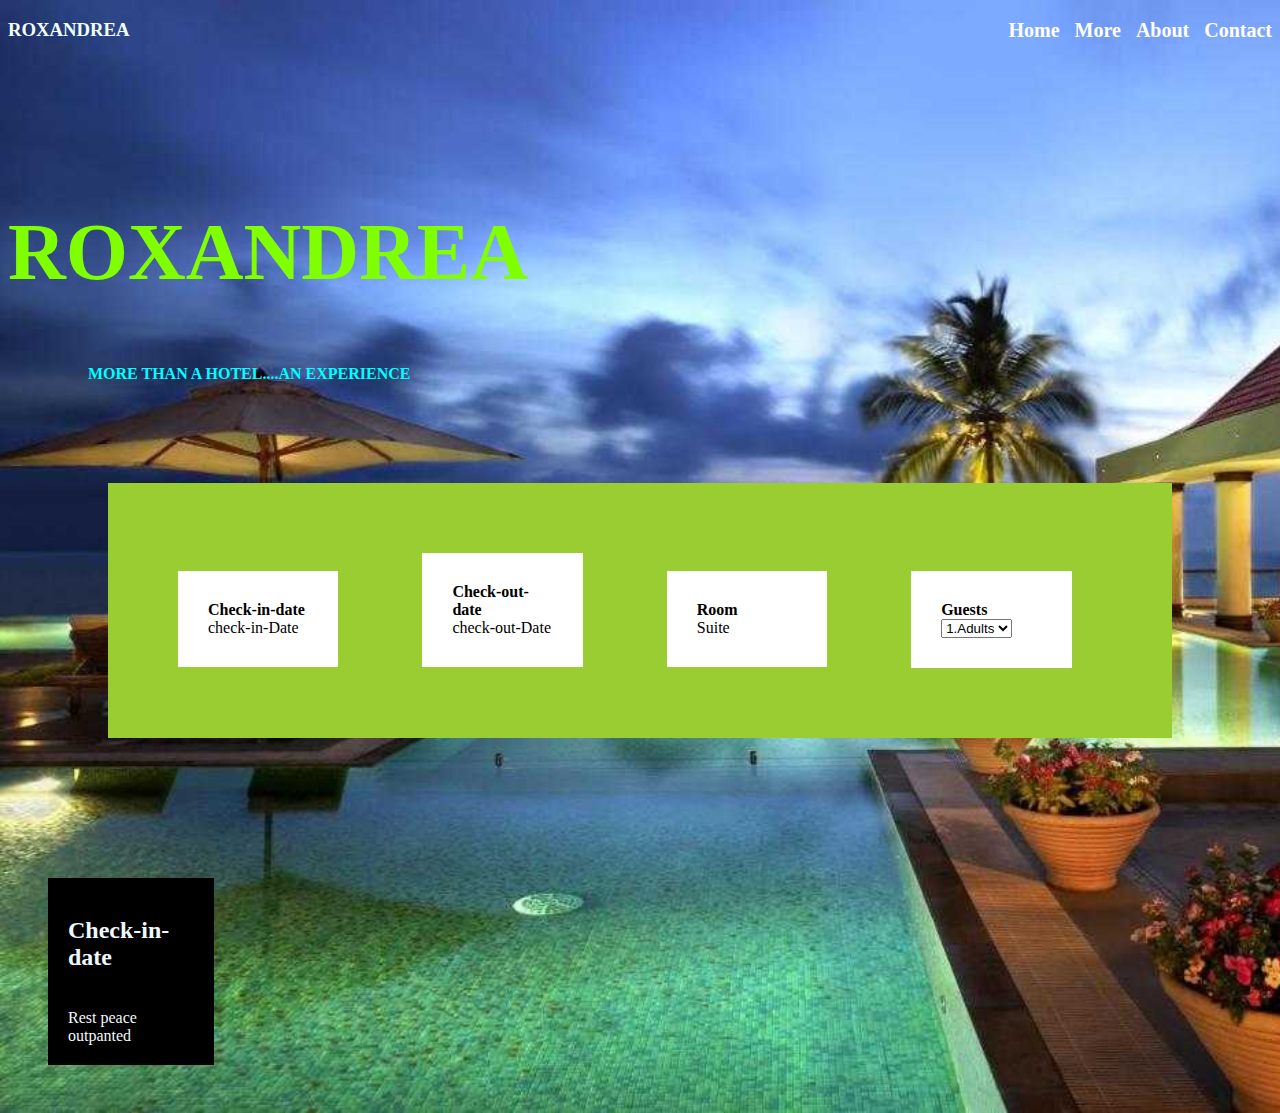
==== index.html @ 585a22c9 "web-page" ====
<!DOCTYPE html>
<html lang="en">
<head>
    <meta charset="UTF-8">
    <meta name="viewport" content="width=device-width, initial-scale=1.0">
    <title>Document</title>
    <link rel="stylesheet" href="./style.css">
</head>
<body>
    <nav>
       
      <b id="contact">Contact </b>
        <b id="about">About</b>
        <b id="more">More</b>
       <b  id="home">Home</b>
    
    
    </nav>
    <h3>ROXANDREA</h3>
    <h2 class="main">ROXANDREA</h2>
    <h4 class="new">MORE THAN A HOTEL....AN EXPERIENCE</h4>
    <div id="form">
       <!-- 1st div -->
    <div class="block">
        <div class="first">
            <b>Check-in-date</b><br>
            check-in-Date
        </div>
    </div>
    <!-- 2nd div -->
    <div class="block">
        <div class="first">
            <b>Check-out-date</b><br>
            check-out-Date
        </div>
    </div>
    <!-- 3rd div -->
    <div class="block">
        <div class="first">
            <b>Room</b><br>
            Suite
        </div>
    </div>
     <!-- 4th div -->
    <div class="block">
        <div class="first">
            <b>Guests</b><br>
            <form >
                <select > 
                    <option >1.Adults</option>
                </select>
            </form>
        </div>
    </div>
    </div>
    <!-- last one -->
    <div class="block1">
        <div class="first1">
            <h2>Check-in-date</h2><br>
            Rest peace outpanted
        </div>
    </div>
    
</body>
</html>
---- style.css ----
body{
    background-image: url(./img.jpg);
    background-size: cover;
    background-repeat: no-repeat;
    
}

h3{
    color: azure;
}
#form{
    background-color: yellowgreen;
    margin: 100px;
    padding: 30px;
    width: 100%px;


}


.main{
    padding-top: 100px;
    font-size: 80px;
    color: chartreuse;
    
}
.new{
    padding-top: 0px;
    padding-left: 40px;
    margin: 40px;
    color: aqua;
}
#home,#about,#contact,#help,#more{
    color: white;
    float: right;
    padding-left: 15px;
    font-size: 20px;

}
new1{
    background-color: goldenrod;
}
.block{
    display: inline-block;
    width: 10%;
    background-color: white;
    margin: 40px;
    padding: 30px;
    
}

.block1{
    display: inline-block;
    width: 10%;
    background-color: black;
    margin: 40px;
    padding: 20px;
    color: aliceblue;

}
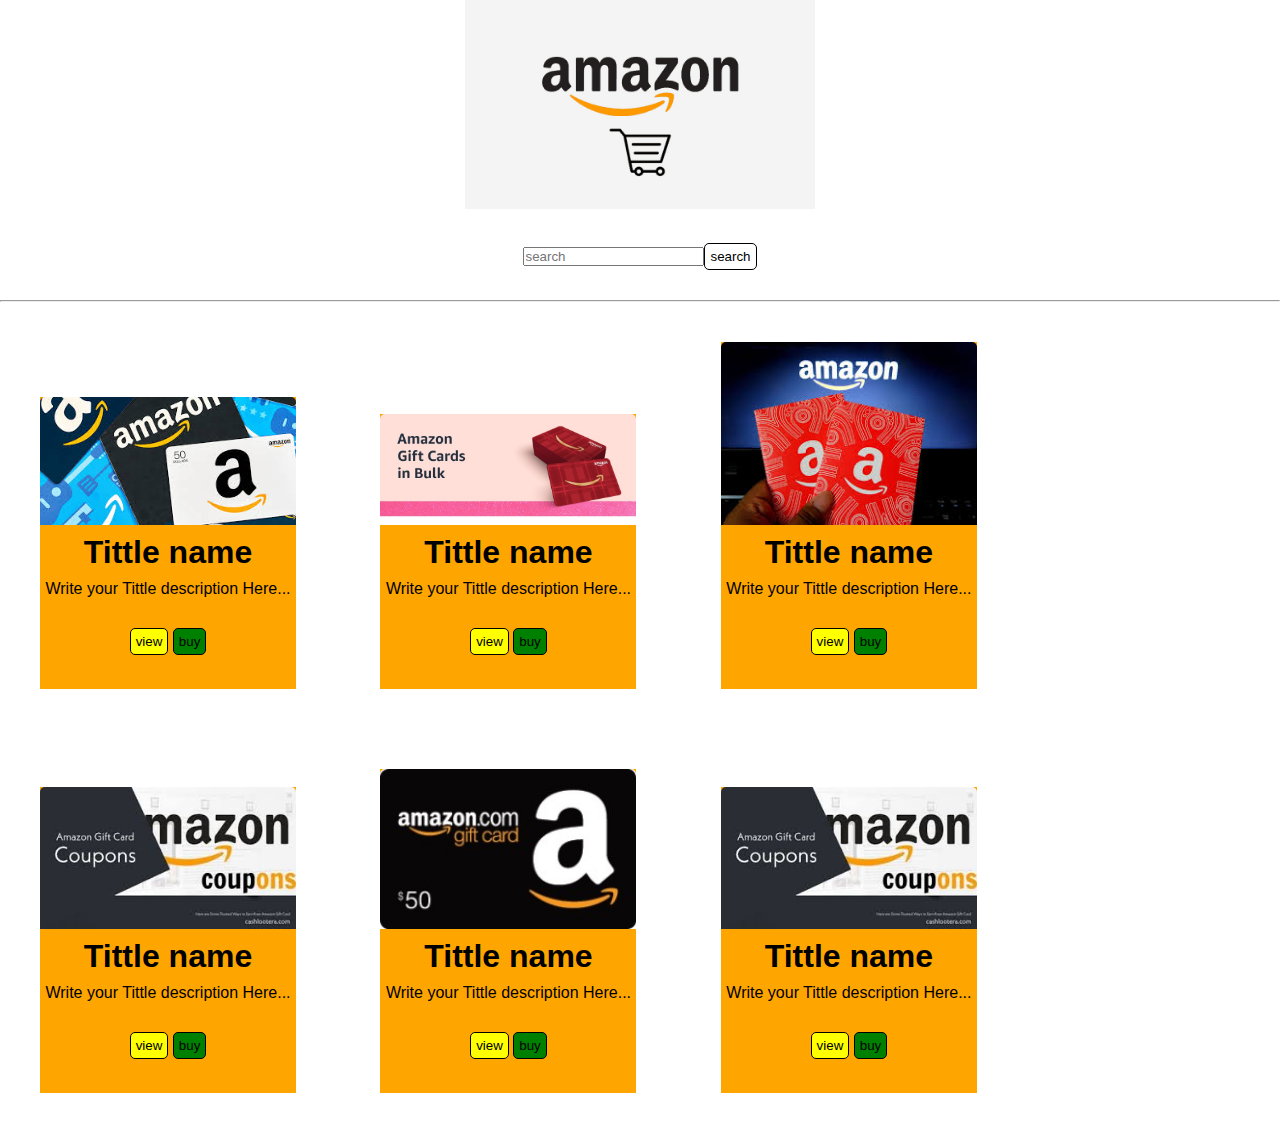
==== commit 217f754e: "cards" ====
--- a/index.html
+++ b/index.html
@@ -7,59 +7,125 @@
     <link rel="stylesheet" href="./style.css">
 </head>
 <body>
-    <nav>
-       
-      <b id="contact">Contact </b>
-        <b id="about">About</b>
-        <b id="more">More</b>
-       <b  id="home">Home</b>
-    
-    
-    </nav>
-    <h3>ROXANDREA</h3>
-    <h2 class="main">ROXANDREA</h2>
-    <h4 class="new">MORE THAN A HOTEL....AN EXPERIENCE</h4>
-    <div id="form">
-       <!-- 1st div -->
-    <div class="block">
-        <div class="first">
-            <b>Check-in-date</b><br>
-            check-in-Date
+    <center><img src="./amazon.jpg" width="350">
+    <form>
+        <input type="search" placeholder="search"><button>search</button>
+    </form>
+    </center><hr>
+    <div class="cards">
+        <div class="image">
+            <img src="./img1.jpeg" >
+
         </div>
+        <div class="title">
+            <h1>Tittle name</h1>
+
+        </div>
+        <div class="des">
+            <p>Write your Tittle description Here...</p>
+            <button style="background-color: yellow;">view</button>
+            <button style="background-color: green;">buy</button>
+
+        </div>
+
     </div>
-    <!-- 2nd div -->
-    <div class="block">
-        <div class="first">
-            <b>Check-out-date</b><br>
-            check-out-Date
+
+
+    <!-- cards2 -->
+    <div class="cards">
+        <div class="image">
+            <img src="./img2.jpg" >
+
         </div>
+        <div class="title">
+            <h1>Tittle name</h1>
+
+        </div>
+        <div class="des">
+            <p>Write your Tittle description Here...</p>
+            <button style="background-color: yellow;">view</button>
+            <button style="background-color: green;">buy</button>
+
+        </div>
+
     </div>
-    <!-- 3rd div -->
-    <div class="block">
-        <div class="first">
-            <b>Room</b><br>
-            Suite
+
+      <!-- card3 -->
+      <div class="cards">
+        <div class="image">
+            <img src="./img3.jpeg" >
+
         </div>
+        <div class="title">
+            <h1>Tittle name</h1>
+
+        </div>
+        <div class="des">
+            <p>Write your Tittle description Here...</p>
+            <button style="background-color: yellow;">view</button>
+            <button style="background-color: green;">buy</button>
+
+        </div>
+
     </div>
-     <!-- 4th div -->
-    <div class="block">
-        <div class="first">
-            <b>Guests</b><br>
-            <form >
-                <select > 
-                    <option >1.Adults</option>
-                </select>
-            </form>
+
+      <!-- card4 -->
+      <div class="cards">
+        <div class="image">
+            <img src="./img6.jpeg" >
+
         </div>
+        <div class="title">
+            <h1>Tittle name</h1>
+
+        </div>
+        <div class="des">
+            <p>Write your Tittle description Here...</p>
+            <button style="background-color: yellow;">view</button>
+            <button style="background-color: green;">buy</button>
+
+        </div>
+
     </div>
+
+
+      <!-- card5 -->
+      <div class="cards">
+        <div class="image">
+            <img src="./img5.jpg" >
+
+        </div>
+        <div class="title">
+            <h1>Tittle name</h1>
+
+        </div>
+        <div class="des">
+            <p>Write your Tittle description Here...</p>
+            <button style="background-color: yellow;">view</button>
+            <button style="background-color: green;">buy</button>
+
+        </div>
+
     </div>
-    <!-- last one -->
-    <div class="block1">
-        <div class="first1">
-            <h2>Check-in-date</h2><br>
-            Rest peace outpanted
+
+
+      <!-- card6 -->
+      <div class="cards">
+        <div class="image">
+            <img src="./img6.jpeg" >
+
         </div>
+        <div class="title">
+            <h1>Tittle name</h1>
+
+        </div>
+        <div class="des">
+            <p>Write your Tittle description Here...</p>
+            <button style="background-color: yellow;">view</button>
+            <button style="background-color: green;">buy</button>
+
+        </div>
+
     </div>
-    
 </body>
 </html>--- a/style.css
+++ b/style.css
@@ -1,61 +1,40 @@
+*{
+    margin: 0px;
+    padding: 0px;
+}
 body{
-    background-image: url(./img.jpg);
-    background-size: cover;
-    background-repeat: no-repeat;
+    font-family: Arial;
+}
+.cards{
     
+    display: inline-block;
+    width: 20%;
+    background-color: orange;
+    margin: 40px;
 }
-
-h3{
-    color: azure;
+.image img{
+    width: 100%;
+    border-top-right-radius: 5px;
+    border-top-left-radius: 5px;
 }
-#form{
-    background-color: yellowgreen;
-    margin: 100px;
-    padding: 30px;
-    width: 100%px;
-
-
+.title{
+    text-align: center;
+    padding: 5px;
 }
-
-
-.main{
-    padding-top: 100px;
-    font-size: 80px;
-    color: chartreuse;
-    
+.des{
+    text-align: center;
+    padding: 4px;
 }
-.new{
-    padding-top: 0px;
-    padding-left: 40px;
-    margin: 40px;
-    color: aqua;
+button{
+    margin-top: 30px;
+    margin-bottom: 30px;
+    background-color: white;
+    border: 1px solid black;
+    padding: 5px;
+    border-radius: 5px;
 }
-#home,#about,#contact,#help,#more{
-    color: white;
-    float: right;
-    padding-left: 15px;
-    font-size: 20px;
-
-}
-new1{
-    background-color: goldenrod;
-}
-.block{
-    display: inline-block;
-    width: 10%;
-    background-color: white;
-    margin: 40px;
-    padding: 30px;
-    
-}
-
-.block1{
-    display: inline-block;
-    width: 10%;
+button:hover{
     background-color: black;
-    margin: 40px;
-    padding: 20px;
-    color: aliceblue;
-
-}
-
+    color: red;
+    transition: 0.1s;
+}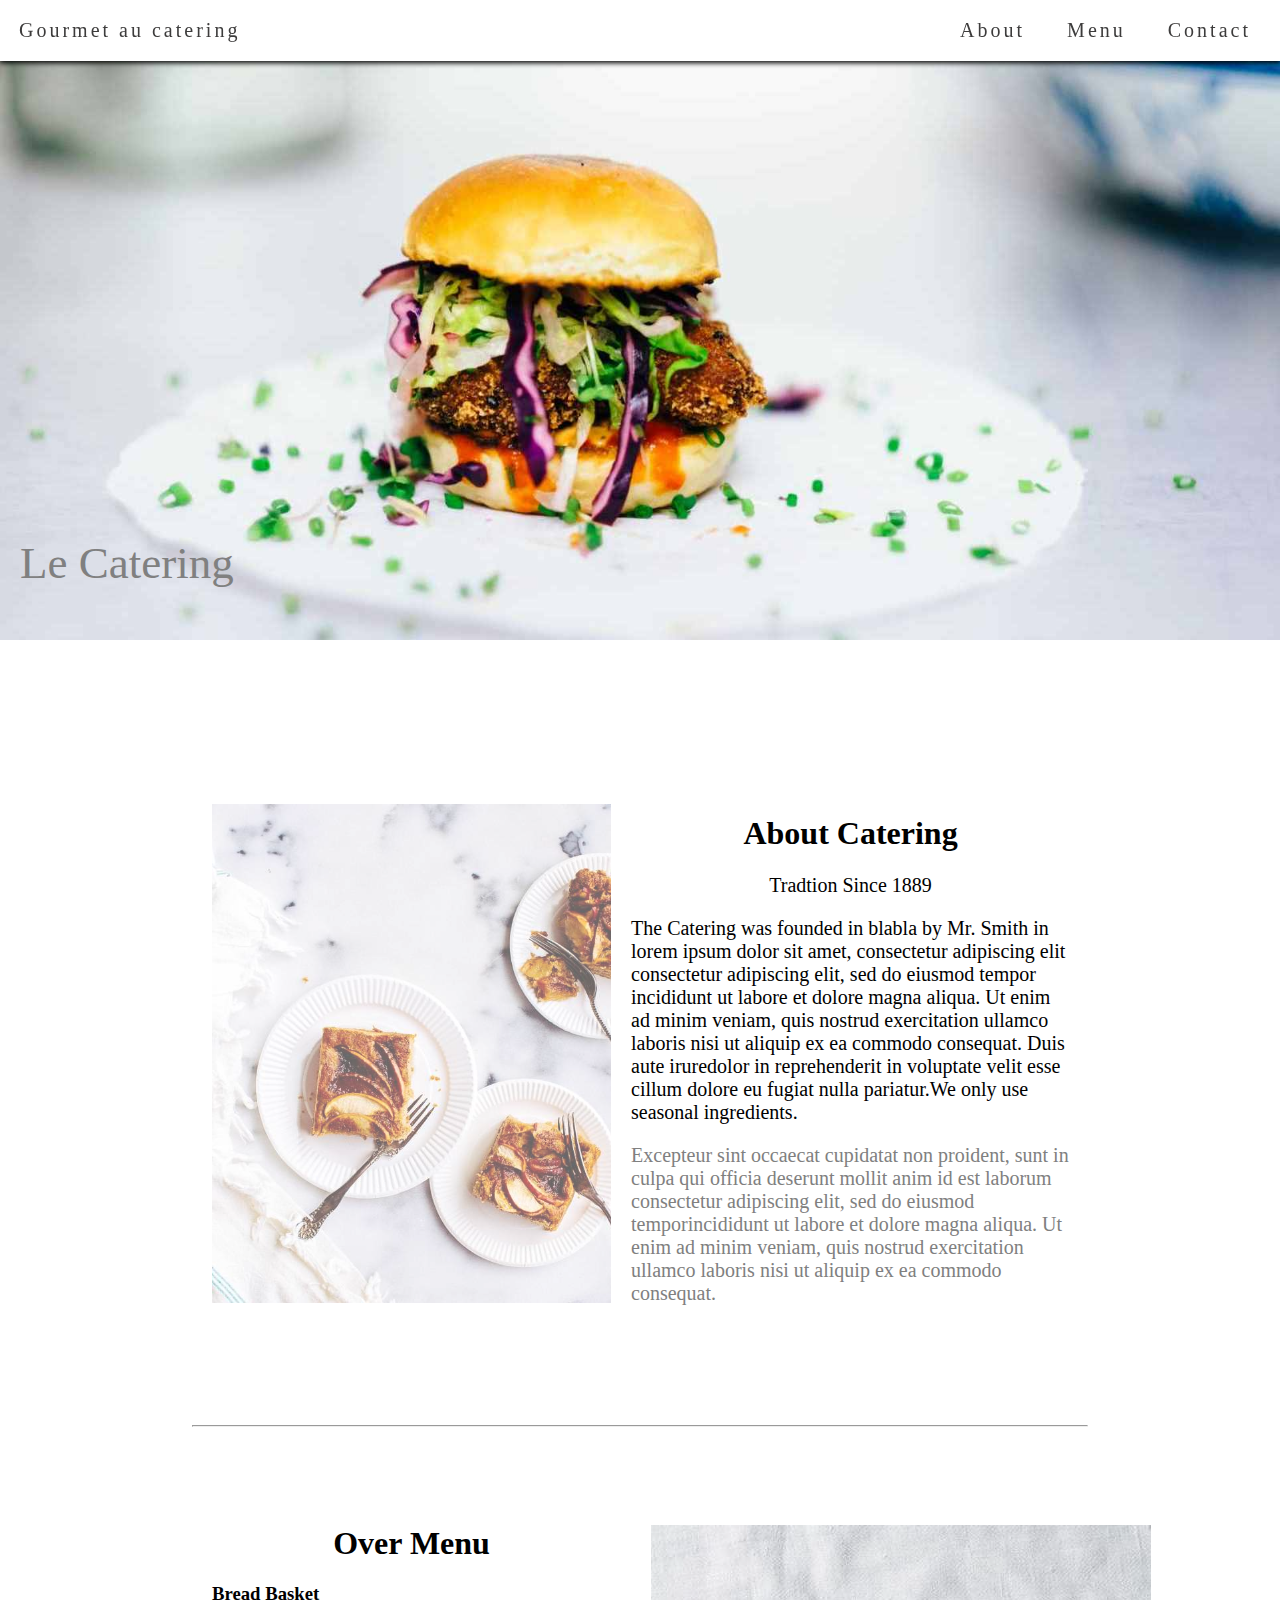
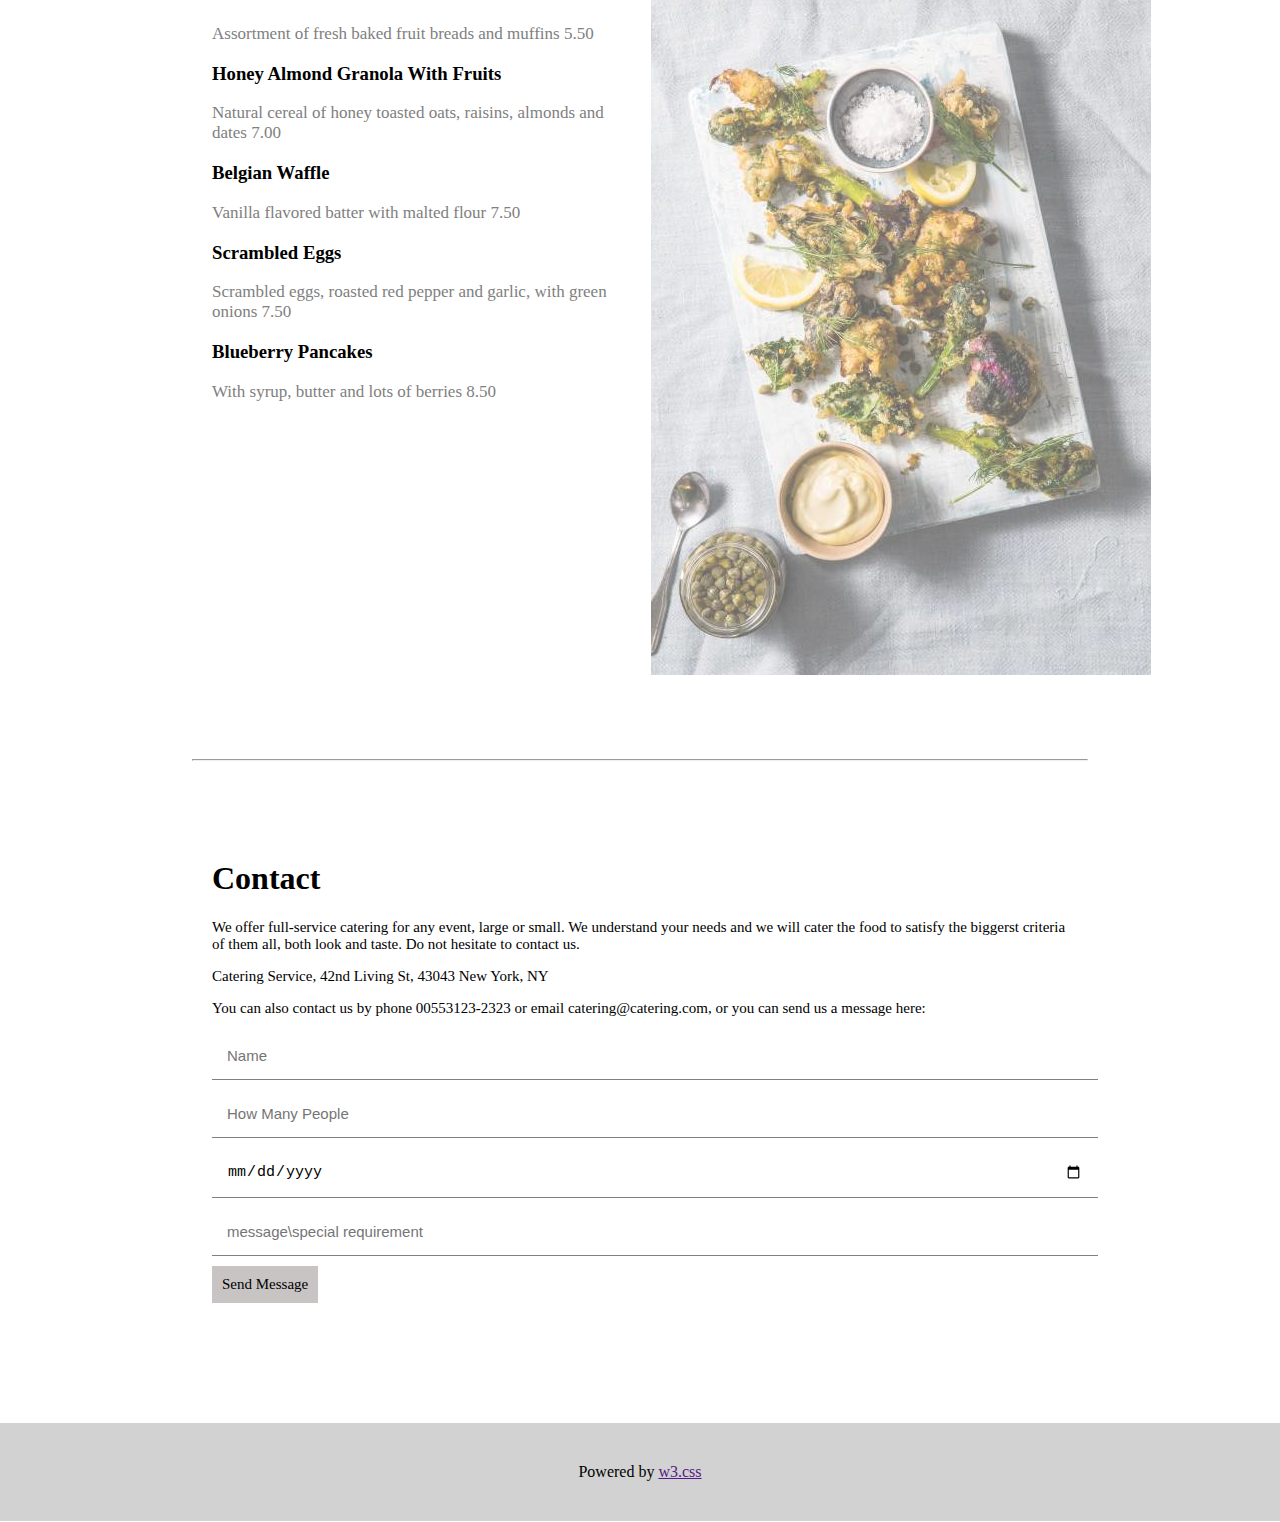
==== commit b6460480: "catering" ====
--- a/index.html
+++ b/index.html
@@ -4,128 +4,75 @@
     <meta charset="UTF-8">
     <meta name="viewport" content="width=device-width, initial-scale=1.0">
     <title>Document</title>
-    <link rel="stylesheet" href="./style.css">
+    <link rel="stylesheet" href="./pro1.css">
 </head>
 <body>
-    <center><img src="./amazon.jpg" width="350">
-    <form>
-        <input type="search" placeholder="search"><button>search</button>
-    </form>
-    </center><hr>
-    <div class="cards">
-        <div class="image">
-            <img src="./img1.jpeg" >
-
+    <div id="top-nav">
+        <a href="#home-section">Gourmet au catering</a>
+        <div id="top-nav-right">
+            <a href="#about-section">About</a>
+            <a href="#menu-section">Menu</a>
+            <a href="#contact-section">Contact</a>
         </div>
-        <div class="title">
-            <h1>Tittle name</h1>
-
+    </div>
+    <div id="home-section">
+        <img src="./img1.jpg" width="100%" alt="">
+        <p>Le Catering</p>
+    </div>
+    <div id="section-container">
+        <div id="about-section">
+            <div id="img-container">
+                <img src="./img2.jpg" width="100%" alt="">
+            </div>
+            <div id="text-container1">
+                <h1 style="text-align: center; margin-top: opx ;">About Catering</h1>
+                <p style="text-align: center;">Tradtion Since 1889</p>
+                <p>The Catering was founded in blabla by Mr. Smith in lorem ipsum dolor sit amet, 
+     consectetur adipiscing elit consectetur adipiscing elit, sed do eiusmod tempor incididunt 
+    ut labore et dolore magna aliqua. Ut enim ad minim veniam, quis nostrud exercitation ullamco laboris nisi 
+     ut aliquip ex ea commodo consequat. Duis aute iruredolor in reprehenderit in voluptate velit esse cillum dolore eu fugiat nulla pariatur.We only use seasonal ingredients.</p>
+     <p id="grey">Excepteur sint occaecat cupidatat non proident, sunt in culpa qui officia deserunt mollit anim id est laborum consectetur 
+        adipiscing elit, sed do eiusmod temporincididunt ut labore et dolore magna aliqua. Ut enim ad minim veniam, quis nostrud exercitation 
+        ullamco laboris nisi ut aliquip ex ea commodo consequat.</p>
+            </div>
         </div>
-        <div class="des">
-            <p>Write your Tittle description Here...</p>
-            <button style="background-color: yellow;">view</button>
-            <button style="background-color: green;">buy</button>
-
+        <hr>
+        <div id="menu-section">
+            <div id="text-container2">
+                <h1 style="margin-top: 0px; text-align: center;">Over Menu</h1>
+                <h3>Bread Basket</h3>
+                <p>Assortment of fresh baked fruit breads and muffins 5.50</p>
+                <h3>Honey Almond Granola With Fruits</h3>
+                <p>Natural cereal of honey toasted oats, raisins, almonds and dates 7.00</p>
+                <h3>Belgian Waffle</h3>
+                <p>Vanilla flavored batter with malted flour 7.50</p>
+                <h3>Scrambled Eggs</h3>
+                <p>Scrambled eggs, roasted red pepper and garlic, with green onions 7.50</p>
+                <h3>Blueberry Pancakes</h3>
+                <p>With syrup, butter and lots of berries 8.50</p>
+            </div>
+            <div id="img-container2">
+                <img src="./img3.jpg" >
+            </div>
         </div>
-
+        <hr>
+        <div id="contact-section">
+            <h1>Contact</h1>
+            <p>We offer full-service catering for any event, large or small. We understand your needs and we will cater the food to satisfy the biggerst criteria of 
+                them all, both look and taste. Do not hesitate to contact us.</p>
+                <p>Catering Service, 42nd Living St, 43043 New York, NY</p>
+                <p>You can also contact us by phone 00553123-2323 or email catering@catering.com, or you can send us a message here: </p>
+                <form action="">
+                    <input type="text" placeholder="Name">
+                    <input type="text" placeholder="How Many People">
+                    <input type="date">
+                    <input type="text" placeholder="message\special requirement">
+                    <button>Send Message</button>
+                </form>
+        </div>
     </div>
-
-
-    <!-- cards2 -->
-    <div class="cards">
-        <div class="image">
-            <img src="./img2.jpg" >
-
-        </div>
-        <div class="title">
-            <h1>Tittle name</h1>
-
-        </div>
-        <div class="des">
-            <p>Write your Tittle description Here...</p>
-            <button style="background-color: yellow;">view</button>
-            <button style="background-color: green;">buy</button>
-
-        </div>
-
-    </div>
-
-      <!-- card3 -->
-      <div class="cards">
-        <div class="image">
-            <img src="./img3.jpeg" >
-
-        </div>
-        <div class="title">
-            <h1>Tittle name</h1>
-
-        </div>
-        <div class="des">
-            <p>Write your Tittle description Here...</p>
-            <button style="background-color: yellow;">view</button>
-            <button style="background-color: green;">buy</button>
-
-        </div>
-
-    </div>
-
-      <!-- card4 -->
-      <div class="cards">
-        <div class="image">
-            <img src="./img6.jpeg" >
-
-        </div>
-        <div class="title">
-            <h1>Tittle name</h1>
-
-        </div>
-        <div class="des">
-            <p>Write your Tittle description Here...</p>
-            <button style="background-color: yellow;">view</button>
-            <button style="background-color: green;">buy</button>
-
-        </div>
-
-    </div>
-
-
-      <!-- card5 -->
-      <div class="cards">
-        <div class="image">
-            <img src="./img5.jpg" >
-
-        </div>
-        <div class="title">
-            <h1>Tittle name</h1>
-
-        </div>
-        <div class="des">
-            <p>Write your Tittle description Here...</p>
-            <button style="background-color: yellow;">view</button>
-            <button style="background-color: green;">buy</button>
-
-        </div>
-
-    </div>
-
-
-      <!-- card6 -->
-      <div class="cards">
-        <div class="image">
-            <img src="./img6.jpeg" >
-
-        </div>
-        <div class="title">
-            <h1>Tittle name</h1>
-
-        </div>
-        <div class="des">
-            <p>Write your Tittle description Here...</p>
-            <button style="background-color: yellow;">view</button>
-            <button style="background-color: green;">buy</button>
-
-        </div>
-
+    <div id="fotter">
+        Powered by <a href="">w3.css</a>
     </div>
 </body>
 </html>--- a/pro1.css
+++ b/pro1.css
@@ -0,0 +1,129 @@
+body{
+    margin: 0;
+    padding: 0;
+}
+#top-nav {
+    position: fixed;
+    top: 0;
+    left: 0;
+    z-index: 1;
+    background-color: white;
+    width: 100%;
+    box-shadow: 0px 2px 5px black;
+    
+}
+#top-nav a{
+    text-decoration: none;
+    color: rgb(61, 60, 60);
+    font-size: 20px;
+    display: inline-block;
+    margin: 13px;
+    padding: 6px;
+    letter-spacing: 3px;
+
+}
+#top-nav-right{
+    float: right;
+    margin-right: 10px;
+}
+#home-section{
+    position: relative;
+    margin-bottom: 80px;
+}
+#home-section p{
+    position: absolute;
+    bottom: 10px;
+    left: 20px;
+    font-size: 45px;
+    color: grey;
+}
+#section-container{
+    width: 70%;
+    margin: auto;
+}
+#about-section p{
+    font-size: 20px;
+
+}
+#img-container{
+    width: 49%;
+    float: left;
+    box-sizing: border-box;
+    padding: 10px 20px;
+
+}
+#img-container img{
+    opacity: 0.6;
+}
+#text-container1{
+    box-sizing: border-box;
+    width: 49%;
+    float: left;
+}
+#grey{
+    color: grey;
+}
+#about-section::after {
+    content: "";
+    display: table;
+    clear: both;
+}
+#about-section{
+    padding-top: 70px;
+    margin-bottom: 100px;
+}
+#menu-section{
+    padding-top: 80px;
+    margin-bottom: 70px;
+}
+#menu-section::after{
+    content: "";
+    display: table;
+    clear: both;
+}
+#text-container2{
+    box-sizing: border-box;
+    padding: 10px 20px;
+    width: 49%;
+    float: left;
+}
+#text-container2 p{
+    color: grey;
+    font-size: 17px;
+}
+#img-container2{
+    box-sizing: border-box;
+    padding: 10px 20px;
+    width: 49%;
+    float: left;    
+}
+#img-container2 img{
+    opacity: 0.6;
+}
+#contact-section{
+    padding: 70px 20px;
+    margin-bottom: 50px;
+}
+#contact-section p{
+    font-size: 15px;
+}
+#contact-section input[type="text"], #contact-section input[type="date"]{
+    width: 100%;
+    border: none;
+    border-bottom: 1px solid grey;
+    font-size: 15px;
+    padding: 15px;
+    margin-bottom: 10px;
+}
+button{
+    border: none;
+    background-color: rgb(200, 196, 196);
+    font-family: serif;
+    font-size: 15px;
+    padding: 10px;
+}
+#fotter{
+    padding: 40px;
+    background-color: rgba(128, 128, 128, 0.358);
+    text-align: center;
+}
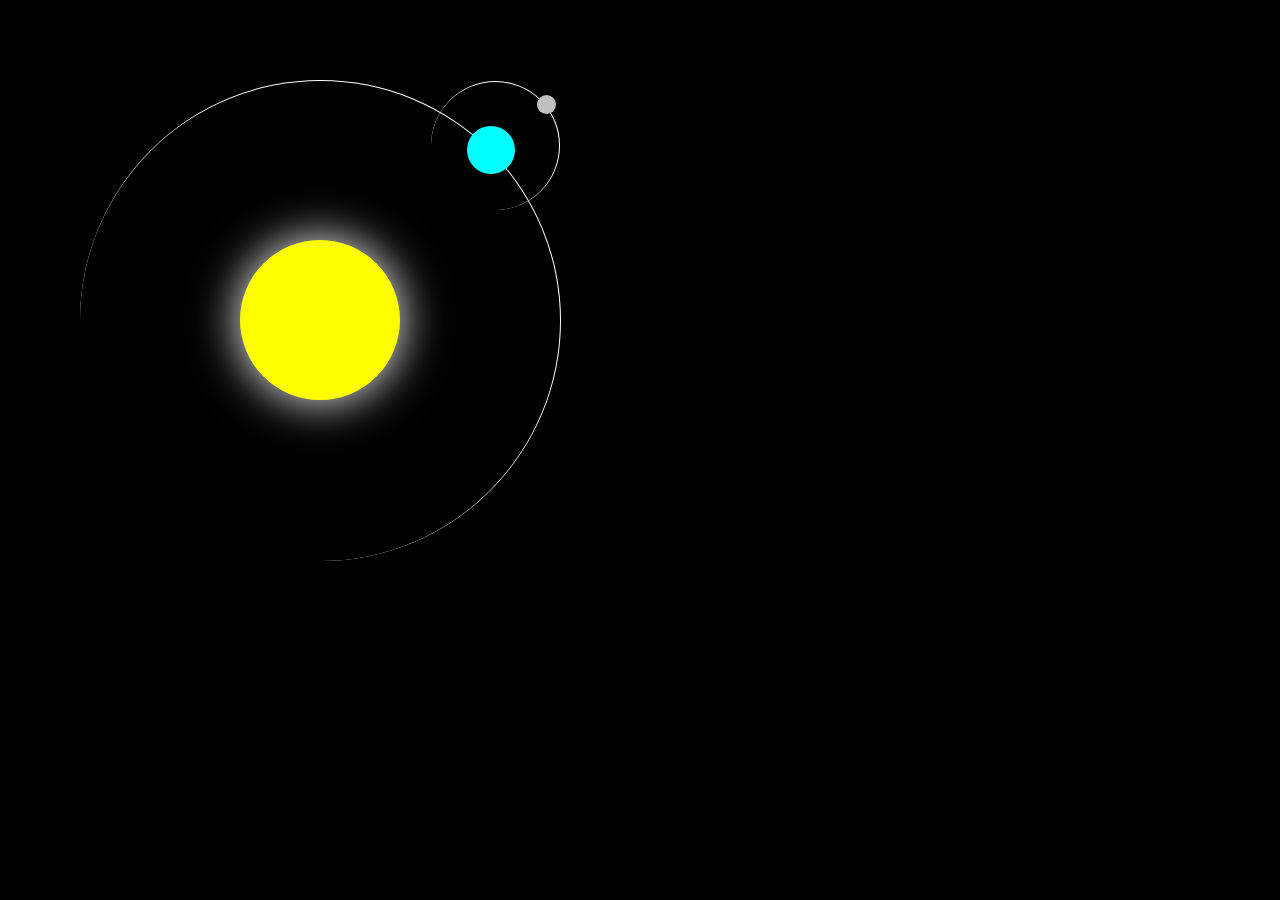
==== commit 287d521e: "solar-system" ====
--- a/index.html
+++ b/index.html
@@ -3,76 +3,87 @@
 <head>
     <meta charset="UTF-8">
     <meta name="viewport" content="width=device-width, initial-scale=1.0">
-    <title>Document</title>
-    <link rel="stylesheet" href="./pro1.css">
+    <title>Solar System</title>
 </head>
+<style>
+    body{
+        margin: 0;
+        height: 100vh;
+        display: flex;
+        align-items: center;
+        justify-content: center;
+        background-color: black;
+        overflow: hidden;
+        
+    }
+    .container{
+        font-size: 10px;
+        width: 40em;
+        height: 40em;
+        position: relative;
+    }
+    .sun{
+        position: absolute;
+        top: 15em;
+        left: 15em;
+        width: 10em;
+        height: 10em;
+        background-color: yellow;
+        border-radius: 50%;
+        box-shadow: 0 0 3em white;
+    }
+    .earth,.moon{
+        position: absolute;
+        border-style: solid;
+        border-color: white;
+        border-width: 0.1em 0.1em 0 0;
+        border-radius: 50%;
+    }
+    .earth{
+        top: 5em;
+        left: 5em;
+        width: 30em;
+        height: 30em;
+        animation: orbit 36.5s linear;
+    }
+    .moon{
+        top: 0;
+        right: 0;
+        width: 8em;
+        height: 8em;
+        animation: orbit 2.7s linear infinite;
+    }
+    .earth::before,
+    .moon::before{
+        content: '';
+        position: absolute;
+        border-radius: 50%;
+    }
+    .earth::before{
+        top: 2.8em;
+        right: 2.8em;
+        width: 3em;
+        height: 3em;
+        background-color: aqua;
+    }
+    .moon::before{
+        top: 0.8em;
+        right: 0.2em;
+        width: 1.2em;
+        height: 1.2em;
+        background-color: silver;
+    }
+    @keyframes orbit{
+        to{
+            transform: rotate(360deg);
+        }
+    }
+</style>
 <body>
-    <div id="top-nav">
-        <a href="#home-section">Gourmet au catering</a>
-        <div id="top-nav-right">
-            <a href="#about-section">About</a>
-            <a href="#menu-section">Menu</a>
-            <a href="#contact-section">Contact</a>
-        </div>
-    </div>
-    <div id="home-section">
-        <img src="./img1.jpg" width="100%" alt="">
-        <p>Le Catering</p>
-    </div>
-    <div id="section-container">
-        <div id="about-section">
-            <div id="img-container">
-                <img src="./img2.jpg" width="100%" alt="">
-            </div>
-            <div id="text-container1">
-                <h1 style="text-align: center; margin-top: opx ;">About Catering</h1>
-                <p style="text-align: center;">Tradtion Since 1889</p>
-                <p>The Catering was founded in blabla by Mr. Smith in lorem ipsum dolor sit amet, 
-     consectetur adipiscing elit consectetur adipiscing elit, sed do eiusmod tempor incididunt 
-    ut labore et dolore magna aliqua. Ut enim ad minim veniam, quis nostrud exercitation ullamco laboris nisi 
-     ut aliquip ex ea commodo consequat. Duis aute iruredolor in reprehenderit in voluptate velit esse cillum dolore eu fugiat nulla pariatur.We only use seasonal ingredients.</p>
-     <p id="grey">Excepteur sint occaecat cupidatat non proident, sunt in culpa qui officia deserunt mollit anim id est laborum consectetur 
-        adipiscing elit, sed do eiusmod temporincididunt ut labore et dolore magna aliqua. Ut enim ad minim veniam, quis nostrud exercitation 
-        ullamco laboris nisi ut aliquip ex ea commodo consequat.</p>
-            </div>
-        </div>
-        <hr>
-        <div id="menu-section">
-            <div id="text-container2">
-                <h1 style="margin-top: 0px; text-align: center;">Over Menu</h1>
-                <h3>Bread Basket</h3>
-                <p>Assortment of fresh baked fruit breads and muffins 5.50</p>
-                <h3>Honey Almond Granola With Fruits</h3>
-                <p>Natural cereal of honey toasted oats, raisins, almonds and dates 7.00</p>
-                <h3>Belgian Waffle</h3>
-                <p>Vanilla flavored batter with malted flour 7.50</p>
-                <h3>Scrambled Eggs</h3>
-                <p>Scrambled eggs, roasted red pepper and garlic, with green onions 7.50</p>
-                <h3>Blueberry Pancakes</h3>
-                <p>With syrup, butter and lots of berries 8.50</p>
-            </div>
-            <div id="img-container2">
-                <img src="./img3.jpg" >
-            </div>
-        </div>
-        <hr>
-        <div id="contact-section">
-            <h1>Contact</h1>
-            <p>We offer full-service catering for any event, large or small. We understand your needs and we will cater the food to satisfy the biggerst criteria of 
-                them all, both look and taste. Do not hesitate to contact us.</p>
-                <p>Catering Service, 42nd Living St, 43043 New York, NY</p>
-                <p>You can also contact us by phone 00553123-2323 or email catering@catering.com, or you can send us a message here: </p>
-                <form action="">
-                    <input type="text" placeholder="Name">
-                    <input type="text" placeholder="How Many People">
-                    <input type="date">
-                    <input type="text" placeholder="message\special requirement">
-                    <button>Send Message</button>
-                </form>
-        </div>
-    </div>
-    <div id="fotter">
-        Powered by <a href="">w3.css</a>
+    <div class="container"></div>
+    <div class="sun"></div>
+    <div class="earth">
+        <div class="moon"></div>
     </div>
 </body>
 </html>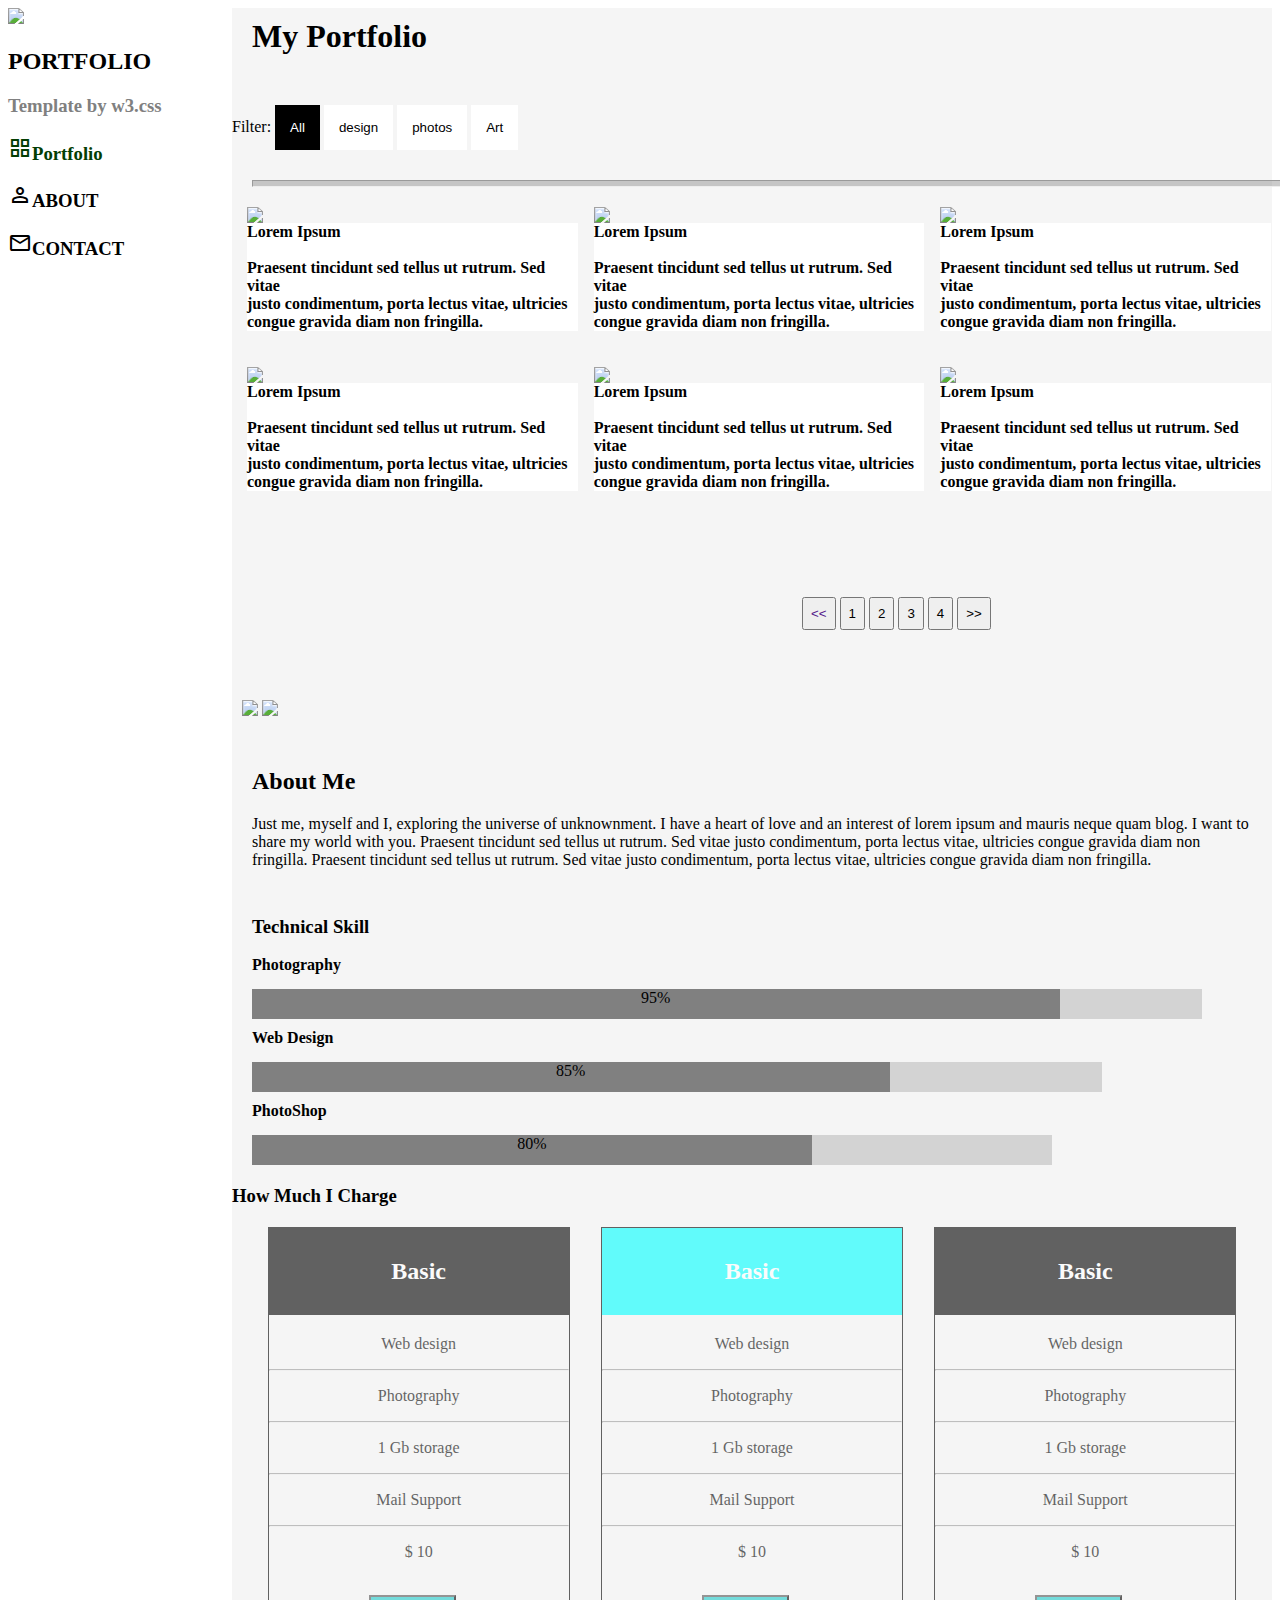
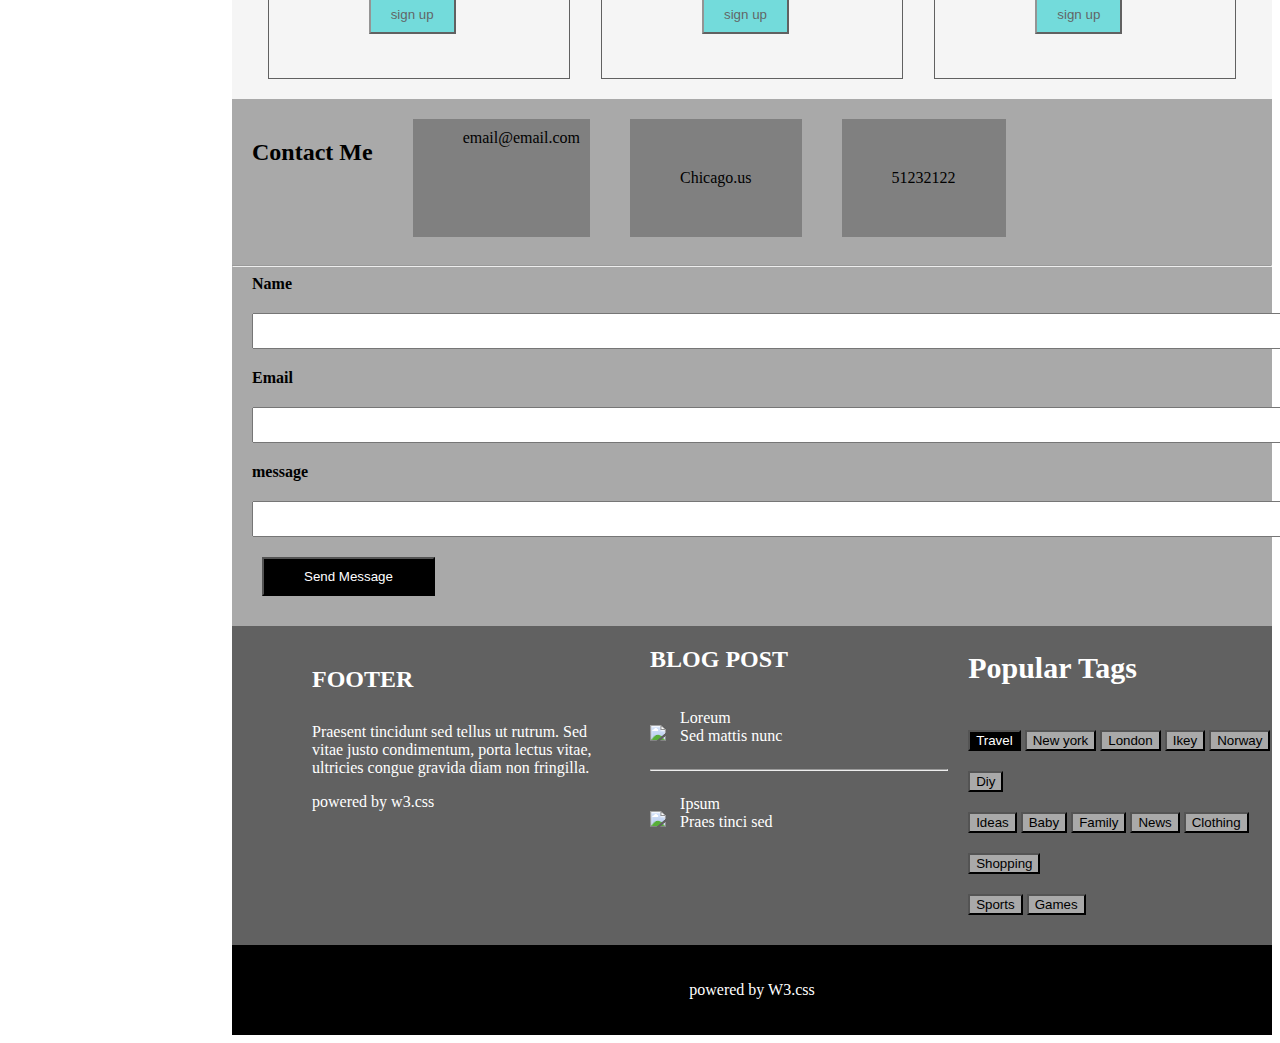
==== commit bef585cd: "portfolio" ====
--- a/index.html
+++ b/index.html
@@ -2,88 +2,559 @@
 <html lang="en">
 <head>
     <meta charset="UTF-8">
-    <meta name="viewport" content="width=device-width, initial-scale=1.0">
-    <title>Solar System</title>
+    <meta name="viewport" content="width=\, initial-scale=1.0">
+    <title>Document</title>
+    <link rel="stylesheet" href="https://fonts.googleapis.com/css2?family=Material+Symbols+Outlined:opsz,wght,FILL,GRAD@24,400,0,0" />
 </head>
 <style>
-    body{
-        margin: 0;
-        height: 100vh;
+    #main{
         display: flex;
-        align-items: center;
+    }
+    #left-box{
+        background-color: white;
+        width: 300px;
+        height: 900px;
+    }
+    #right-box{
+        background-color: whitesmoke;
+        width: 100%;
+    }
+    #image-container{
+        display: flex;
+    }
+    #img1{
+        /* margin: 10px; */
+        margin-right: 1px;
+        margin-left: 15px;
+    }
+    #img1:hover {
+        opacity: 0.6;
+    }
+    #image-container p{
+        background-color: white;
+        position: relative;
+        top: -20px;
+
+    }
+    #image-container2{
+        display: flex;
+    }
+    #image-container2 p{
+        background-color: white;
+        position: relative;
+        top: -20px;
+
+    }
+    #top{
+        padding-bottom: 10px;
+    }
+    #top button{
+        padding: 15px; 
+        background-color: white;
+        border: 0px solid white;
+        
+    }
+    #top button:hover{
+        background-color: grey;
+    }
+    #top h1{
+        position: relative;
+        top: -30px;
+        margin: 20px;
+        margin-top: 40px;
+    }
+    #one{
+        width: 100%;
+        height: 5px;
+        background-color: rgba(128, 128, 128, 0.407);
+        border: opx solid white;
+        margin: 20px;
+        margin-right: 50px;
+    }
+    #mid{
         justify-content: center;
+        padding: 70px;
+        margin-left: 500px;
+    } 
+    #mid button{
+        padding: 7px;
+    }
+    #mid button:hover{
         background-color: black;
-        overflow: hidden;
-        
-    }
-    .container{
-        font-size: 10px;
-        width: 40em;
-        height: 40em;
-        position: relative;
-    }
-    .sun{
-        position: absolute;
-        top: 15em;
-        left: 15em;
-        width: 10em;
-        height: 10em;
-        background-color: yellow;
-        border-radius: 50%;
-        box-shadow: 0 0 3em white;
-    }
-    .earth,.moon{
-        position: absolute;
-        border-style: solid;
-        border-color: white;
-        border-width: 0.1em 0.1em 0 0;
-        border-radius: 50%;
-    }
-    .earth{
-        top: 5em;
-        left: 5em;
-        width: 30em;
-        height: 30em;
-        animation: orbit 36.5s linear;
-    }
-    .moon{
-        top: 0;
-        right: 0;
-        width: 8em;
-        height: 8em;
-        animation: orbit 2.7s linear infinite;
-    }
-    .earth::before,
-    .moon::before{
-        content: '';
-        position: absolute;
-        border-radius: 50%;
-    }
-    .earth::before{
-        top: 2.8em;
-        right: 2.8em;
-        width: 3em;
-        height: 3em;
+        color: white;
+    }
+    #img-container3{
+        margin-left: 10px;
+        margin-right: 30px;
+    }
+    #about{
+        margin: 20px;
+        padding-top: 8px;
+    }
+    #animation{
+        margin: 20px;
+        padding-top: 8px;
+    }
+    input{
+        width: 100%;
+        height: 30px;
+        margin-top: 20px;
+        margin-bottom: 20px;
+    }
+    #animation button{
+        padding: 10px;
+        margin: 10px;
+        width: 200px;
+        background-color: rgba(128, 128, 128, 0.667);
+    }
+    #animation button:hover{
+        background-color: rgba(211, 211, 211, 0.405);
+    }
+    #cards{
+        width: 1000px;
+        margin: 20px;
+       
+        
+        display: flex;
+        align-content: space-around;
+        justify-content: space-around;
+        opacity: 0.6;   
+    }
+    #cards:hover{
+        opacity: 1;
+    }
+    #first button{
+        padding: 10px;
+        margin-left: 100px;
+        padding-left:20px ;
+        padding-right: 20px;
+        background-color: rgb(30, 203, 203);
+    }
+    #second button{
+        padding: 10px;
+        margin-left: 100px;
+        padding-left:20px ;
+        padding-right: 20px;
+        background-color: rgb(30, 203, 203);
+    }
+    #third button{
+        padding: 10px;
+        margin-left: 100px;
+        padding-left:20px ;
+        padding-right: 20px;
+        background-color: rgb(30, 203, 203);
+    }
+    #cards div{
+        border: 1px solid black;
+        width: 300px;
+        height: 450px;
+    }
+    #cards h2{
+       /* position: relative; */
+       top: -20px;
+        /* padding-bottom: 60px; */
+        padding: 30px;
+        
+        color: white; 
+        margin-top: 0px;  
+    }
+    #cards p{
+        text-align: center;
+
+    }
+    #second h2{
         background-color: aqua;
-    }
-    .moon::before{
-        top: 0.8em;
-        right: 0.2em;
-        width: 1.2em;
-        height: 1.2em;
-        background-color: silver;
-    }
-    @keyframes orbit{
-        to{
-            transform: rotate(360deg);
-        }
-    }
+        text-align: center;
+    }
+    #third h2{
+        background-color: black;
+        text-align: center;
+    }
+    a{
+        text-decoration: none;
+    }
+    #first h2{
+        background-color: black;
+        text-align: center
+    }
+    #first p{
+        background-color:e ;
+        text-align: center;
+    }
+    
+    #photo{
+        width: 95%;
+        background-color: lightgray;
+        height: 30px;
+        justify-content: center;
+        margin-bottom: 10px;
+        margin-top: 15px;
+    }
+    #inner{
+        width: 85%;
+        height: 30px;
+        background-color: grey;
+        text-align: center;
+
+    }
+    #photo1{
+        width: 85%;
+        background-color: lightgray;
+        height: 30px;
+        justify-content: center;
+        margin-top: 15px;
+        margin-bottom: 10px;
+    }
+    #inner1{
+        width: 75%;
+        height: 30px;
+        background-color: grey;
+        text-align: center;
+        
+
+    }
+    #photo2{
+        width: 80%;
+        background-color: lightgray;
+        height: 30px;
+        justify-content: center;
+        margin-top: 15px;
+    }
+    #inner2{
+        width: 70%;
+        height: 30px;
+        background-color: grey;
+        text-align: center;
+
+    }
+    #contact{
+        background-color: darkgrey;
+        display: flex;
+        
+    }
+    #form{
+        background-color: darkgrey;
+        
+    }
+    #contact h2{
+        margin: 20px;
+        padding-top: 20px;
+        
+    }
+    #area{
+        display: flex;
+    }
+    #innera{
+        padding: 10px;
+        background-color: grey;
+        margin: 20px;
+        padding-left: 50px;
+    }
+    #innerb{
+        padding: 50px;
+        background-color: grey;
+        margin: 20px;
+    }
+    #innerc{
+        padding: 50px;
+        background-color: grey;
+        margin: 20px;
+    }
+    #form b{
+        margin: 20px;
+    }
+    #form input{
+        margin-left: 20px;
+    
+    }
+    #form button{
+        padding-left: 40px;
+        padding-right: 40px;
+        padding-top: 10px;
+        padding-bottom: 10px;
+        margin-left: 30px;
+        margin-bottom: 30px;
+        background-color: black;
+        color: white;
+
+        
+    }
+    #form button:hover{
+        background-color:lightgray;
+        border: 1px solid lightgray;
+    }
+    #bottom{
+        background-color: darkgray;
+    }
+    #last-section{
+        background-color: #616161!important;
+        display: flex; 
+        padding-bottom: 30px;
+       
+    }
+    #fotter{
+     flex-wrap: wrap;
+     width: 350px;
+     margin-left: 80px;
+     margin-top: -20px;
+    }
+    #fotter h2{
+        padding-top: 40px;
+        padding-bottom: 10px;
+        color: white;  
+    }
+    #fotter p{
+        color: white;
+    }
+    #fotter a{
+        color: white;
+    }
+    #blog{
+        width: 350px;
+        margin-left: 40px;
+        color: white;
+    }
+    #blog p{
+        display: inline-block;
+        color: white;
+        margin-left: 10px;
+        top: opx;
+    }
+    #popular{
+        margin-left: 20px;
+    }
+   #popular h2{
+    color: white;
+    font-size: 30px;
+   }
+   #popular button{
+    background-color: darkgray;
+    margin-top: 20px;
+   }
+   #over{
+    color: white;
+    background-color: black;
+    padding: 20px;
+    text-align: center;
+   }
+   #over a{
+    color: white;
+   }
+
+    
+        
+    
+    
+    
 </style>
 <body>
-    <div class="container"></div>
-    <div class="sun"></div>
-    <div class="earth">
-        <div class="moon"></div>
+    <div id="main">
+    <div id="left-box">
+        <img src="https://www.w3schools.com/w3images/avatar_g2.jpg" width="150px">
+        <h2> PORTFOLIO</h2>
+        <h3 style="color: grey;">Template by w3.css</h3>
+        <h3 style="color: rgb(3, 62, 3); "><span class="material-symbols-outlined">
+            grid_view
+        </span>Portfolio</h3>
+        <h3><span class="material-symbols-outlined">
+            person
+            </span>ABOUT</h3>
+        <h3><span class="material-symbols-outlined">
+            mail
+            </span>CONTACT</h3>
+    </div>
+    <div id="right-box">
+        <div id="top">
+            <h1>My Portfolio</h1>
+            <span>Filter:</span>
+            <button style="color: white; background-color: black;">All</button>
+            <button> design</button>
+            <button>photos</button>
+            <button>Art</button>
+        </div><hr id="one">
+        <div id="image-container">
+            <div id="img1">
+            <img src="https://www.w3schools.com/w3images/mountains.jpg" width="400px"><br>
+            
+            <p ><b>Lorem Ipsum</b><br><br>
+            <b> Praesent tincidunt sed tellus ut rutrum. Sed vitae<br> 
+                justo condimentum, porta lectus vitae, ultricies<br>
+                 congue gravida diam non fringilla.</b></p>
+                 </div>
+                 <div id="img1">
+                    <img src="https://www.w3schools.com/w3images/lights.jpg" width="400px"><br>
+                    
+                    <p><b>Lorem Ipsum</b><br><br>
+                    <b> Praesent tincidunt sed tellus ut rutrum. Sed vitae<br> 
+                        justo condimentum, porta lectus vitae, ultricies<br>
+                         congue gravida diam non fringilla.</b></p>
+                         </div>
+                         <div id="img1">
+                            <img src="https://www.w3schools.com/w3images/nature.jpg" width="400px"><br>
+                            
+                            <p><b>Lorem Ipsum</b><br><br>
+                            <b> Praesent tincidunt sed tellus ut rutrum. Sed vitae<br> 
+                                justo condimentum, porta lectus vitae, ultricies<br>
+                                 congue gravida diam non fringilla.</b></p>
+                                 </div>
+        </div>
+        <div id="image-container2">
+            <div id="img1">
+                <img src="https://www.w3schools.com/w3images/p1.jpg" width="400px"><br>
+                <p><b>Lorem Ipsum</b><br><br>
+                <b> Praesent tincidunt sed tellus ut rutrum. Sed vitae<br> 
+                    justo condimentum, porta lectus vitae, ultricies<br>
+                     congue gravida diam non fringilla.</b></p>
+                     </div>
+                     <div id="img1">
+                        <img src="https://www.w3schools.com/w3images/p2.jpg" width="400px"><br>
+                        <p><b>Lorem Ipsum</b><br><br>
+                        <b> Praesent tincidunt sed tellus ut rutrum. Sed vitae<br> 
+                            justo condimentum, porta lectus vitae, ultricies<br>
+                             congue gravida diam non fringilla.</b></p>
+                             </div>
+                             <div id="img1">
+                                <img src="https://www.w3schools.com/w3images/p3.jpg" width="400px"><br>
+                                <p><b>Lorem Ipsum</b><br><br>
+                                <b> Praesent tincidunt sed tellus ut rutrum. Sed vitae<br> 
+                                    justo condimentum, porta lectus vitae, ultricies<br>
+                                     congue gravida diam non fringilla.</b></p>
+                                     </div> 
+                             
+                     
+        </div>
+        <div id="mid">
+            <button><a href="" ><<</a></button>
+                <button>1</button>
+                <button>2</button>
+                <button>3</button>
+                <button>4</button>
+                <button>>></button>
+        </div>
+        <div id="img-container3">
+            <img src="https://www.w3schools.com/w3images/avatar_g.jpg" width="600px">
+            <img src="https://www.w3schools.com/w3images/me2.jpg" width="600px">
+        </div>
+        <div id="about">
+            <h2>About Me</h2>
+            <p>Just me, myself and I, exploring the universe of unknownment. I have a heart of love and an interest of lorem ipsum and mauris neque quam blog. I want to share my world with you. Praesent tincidunt sed tellus ut rutrum. Sed vitae justo condimentum, porta lectus vitae, ultricies congue gravida diam non fringilla. Praesent tincidunt sed tellus ut rutrum. Sed vitae justo condimentum, porta lectus vitae, ultricies congue gravida diam non fringilla.</p>
+        </div>
+        <div id="animation">
+            <h3>Technical Skill</h3>
+            <b id="pad">Photography</b>
+          <div id="photo">
+            
+            <div id="inner">
+               95%
+            </div>
+          </div>
+          <b id="pad">Web Design</b>
+          <div id="photo1">
+              
+            <div id="inner1">
+               85%
+            </div>
+          </div>
+          <b id="pad">PhotoShop</b>
+          <div id="photo2">
+              
+            <div id="inner2">
+               80%
+            </div>
+          </div>
+
+        </div>
+        <h3>How Much I Charge</h3>
+        <div id="cards">
+            <div id="first">
+                <h2> Basic</h2>
+                <p>Web design</p><hr>
+                <p>Photography</p><hr>
+                <p>1 Gb storage</p><hr>
+                <p>Mail Support</p><hr>
+                <p>$ 10</p><br>
+                <button>sign up</button>
+            </div>
+            
+                <div id="second">
+                    <h2> Basic</h2>
+                    <p>Web design</p><hr>
+                    <p>Photography</p><hr>
+                    <p>1 Gb storage</p><hr>
+                    <p>Mail Support</p><hr>
+                    <p>$ 10</p><br>
+                    <button>sign up</button>
+                </div>
+                
+                    <div id="third">
+                        <h2> Basic</h2>
+                        <p>Web design</p><hr>
+                        <p>Photography</p><hr>
+                        <p>1 Gb storage</p><hr>
+                        <p>Mail Support</p><hr>
+                        <p>$ 10</p><br>
+                        <button>sign up</button>
+                    </div>
+        </div>
+        <div id="bottom">
+        <div id="contact">
+             <div><h2>Contact Me</h2></div><br>
+             <div id="area"><div id="innera">email@email.com</div>
+              <div id="innerb">Chicago.us</div>
+              <div id="innerc">51232122</div></div></div><hr>
+              <div id="form">
+              <form action="">
+                <b>Name</b>
+                <input type="text" width="100%">
+                <b>Email</b>
+                <input type="text" width="100%">
+               <b>message</b>
+                <input type="text" width="100%">
+                <button>Send Message</button>
+              </form>
+        </div>
+        </div>
+        <div id="last-section">
+            <div id="fotter">
+                <h2>FOOTER</h2>
+                <p>Praesent tincidunt sed tellus ut rutrum. Sed vitae justo condimentum, porta lectus vitae, ultricies congue gravida diam non fringilla.</p>
+               <p> powered by <a href="">w3.css</a></p>
+            </div>
+            <div id="blog">
+                <h2>BLOG POST</h2>
+                <img src="https://www.w3schools.com/w3images/workshop.jpg" width="50px">
+               <p> Loreum <br>
+                Sed mattis nunc</p><hr>
+                <img src="https://www.w3schools.com/w3images/gondol.jpg" width="50px">
+                <p>Ipsum <br>
+                 Praes tinci sed</p>
+            </div>
+            <div id="popular">
+               <h2>Popular Tags</h2>
+               <button style="color: white; background-color: black;">Travel</button>
+               <button>New york</button>
+               <button>London</button>
+               <button>Ikey</button>
+               <button>Norway</button>
+               <button>Diy</button><br>
+               <button>Ideas</button>
+               <button>Baby</button>
+               <button>Family</button>
+               <button>News</button>
+               <button>Clothing</button>
+               <button>Shopping</button><br>
+               <button>Sports</button>
+               <button>Games</button>
+            </div>
+        </div>
+        <div id="over">
+            <p>powered by <a href="">W3.css</a></p>
+
+        </div>
+
+
+    </div>
+
     </div>
 </body>
 </html>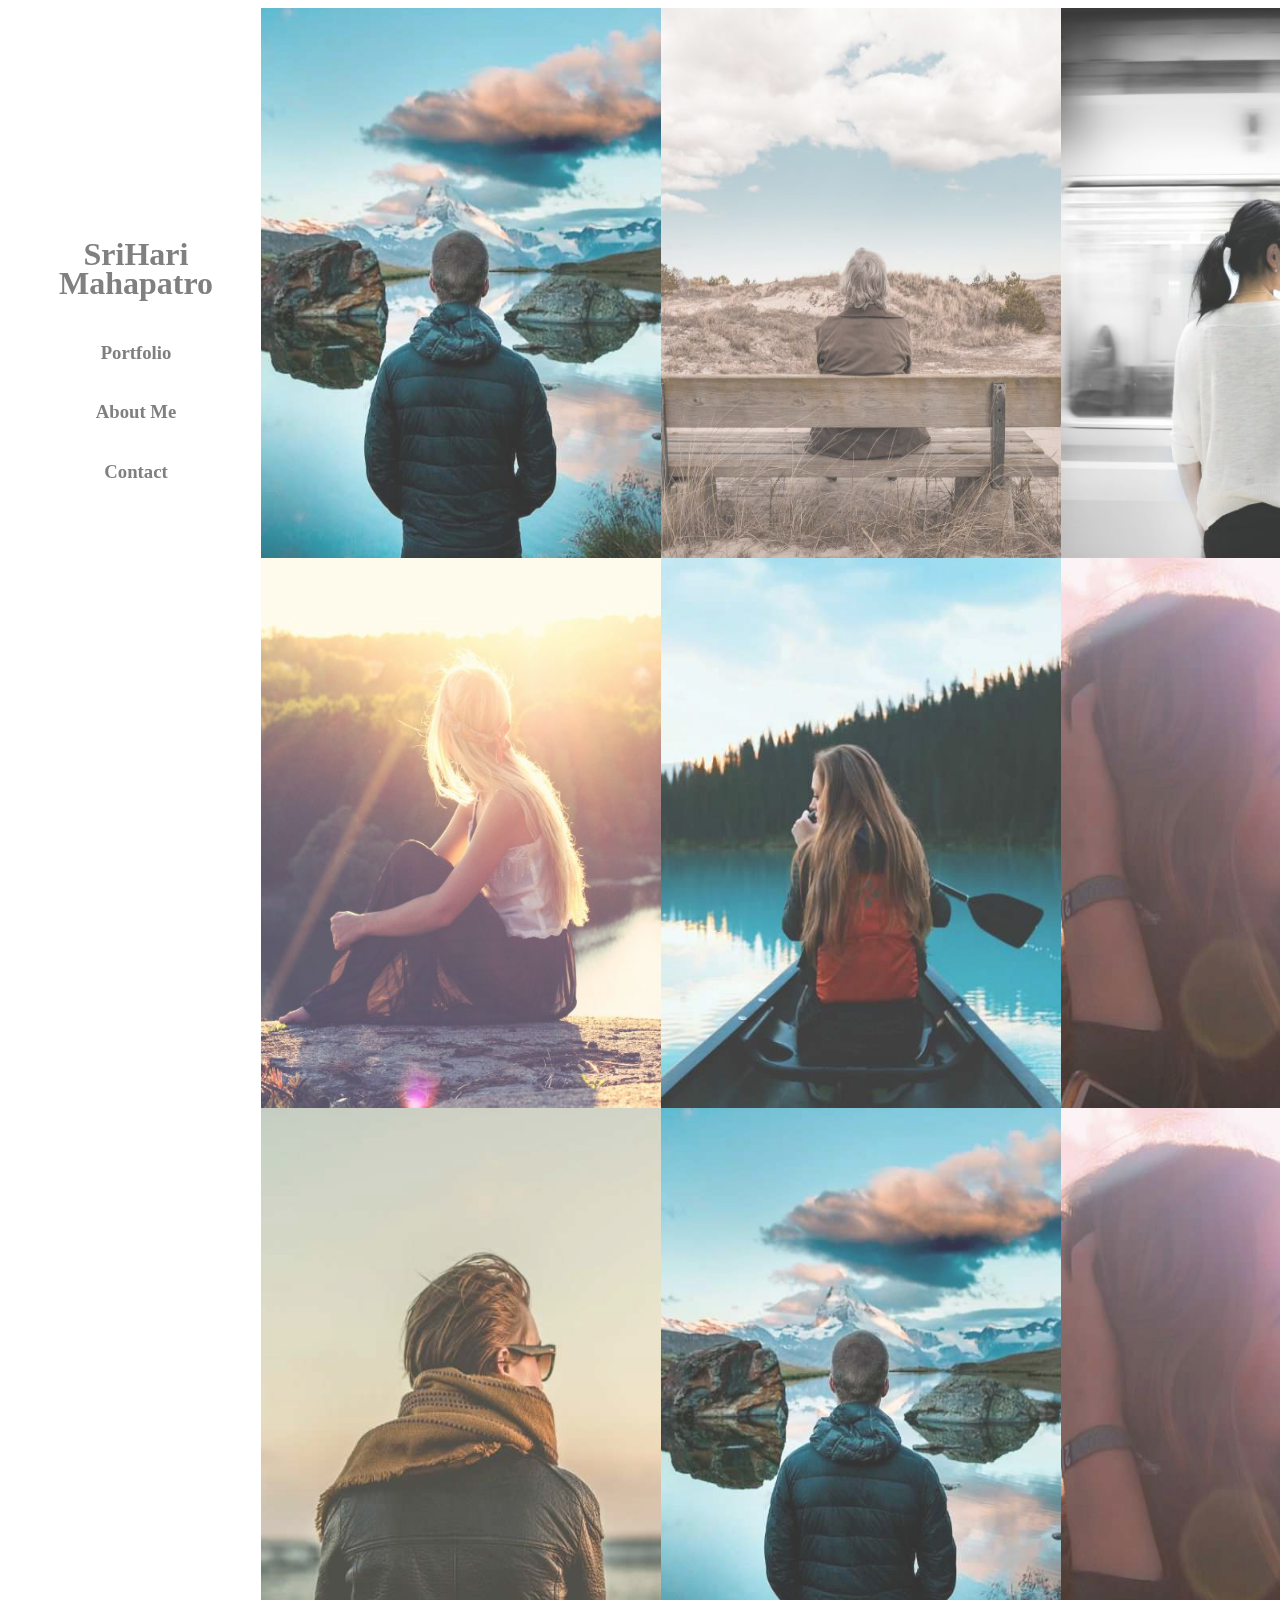
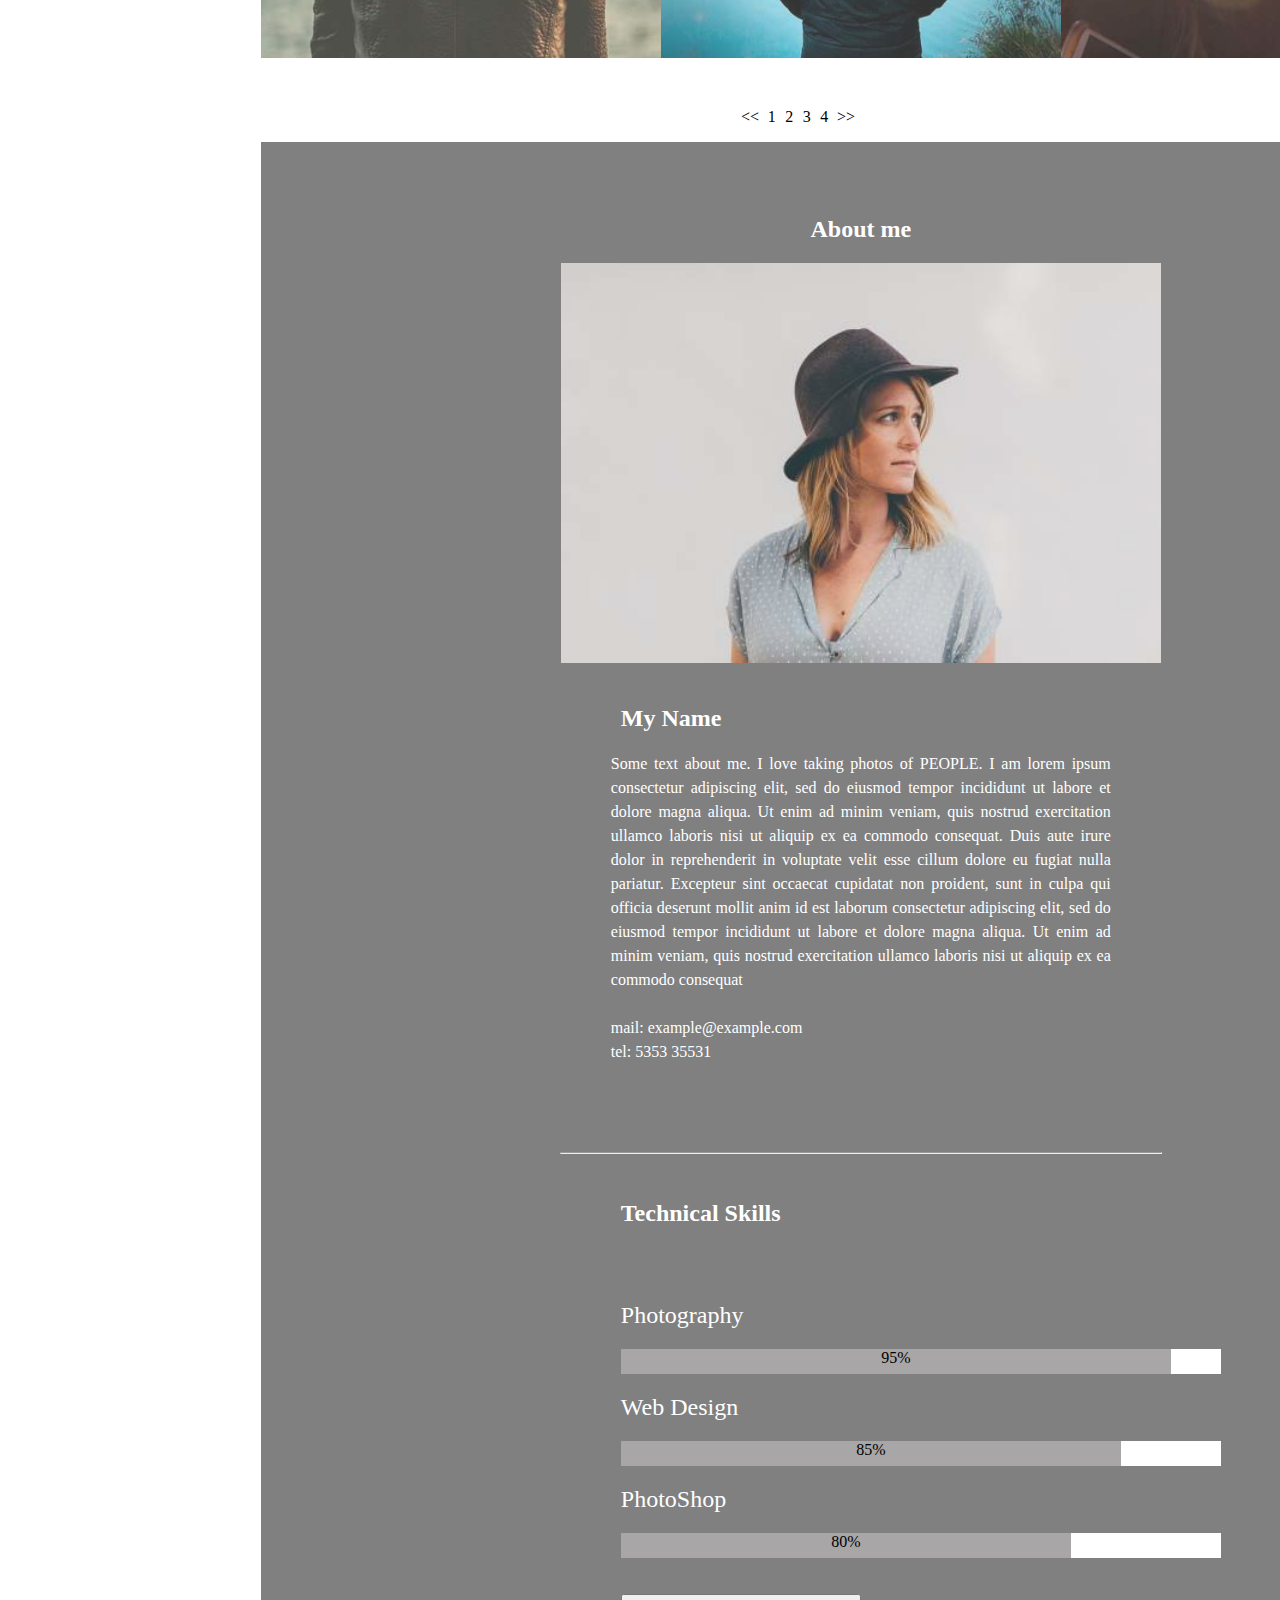
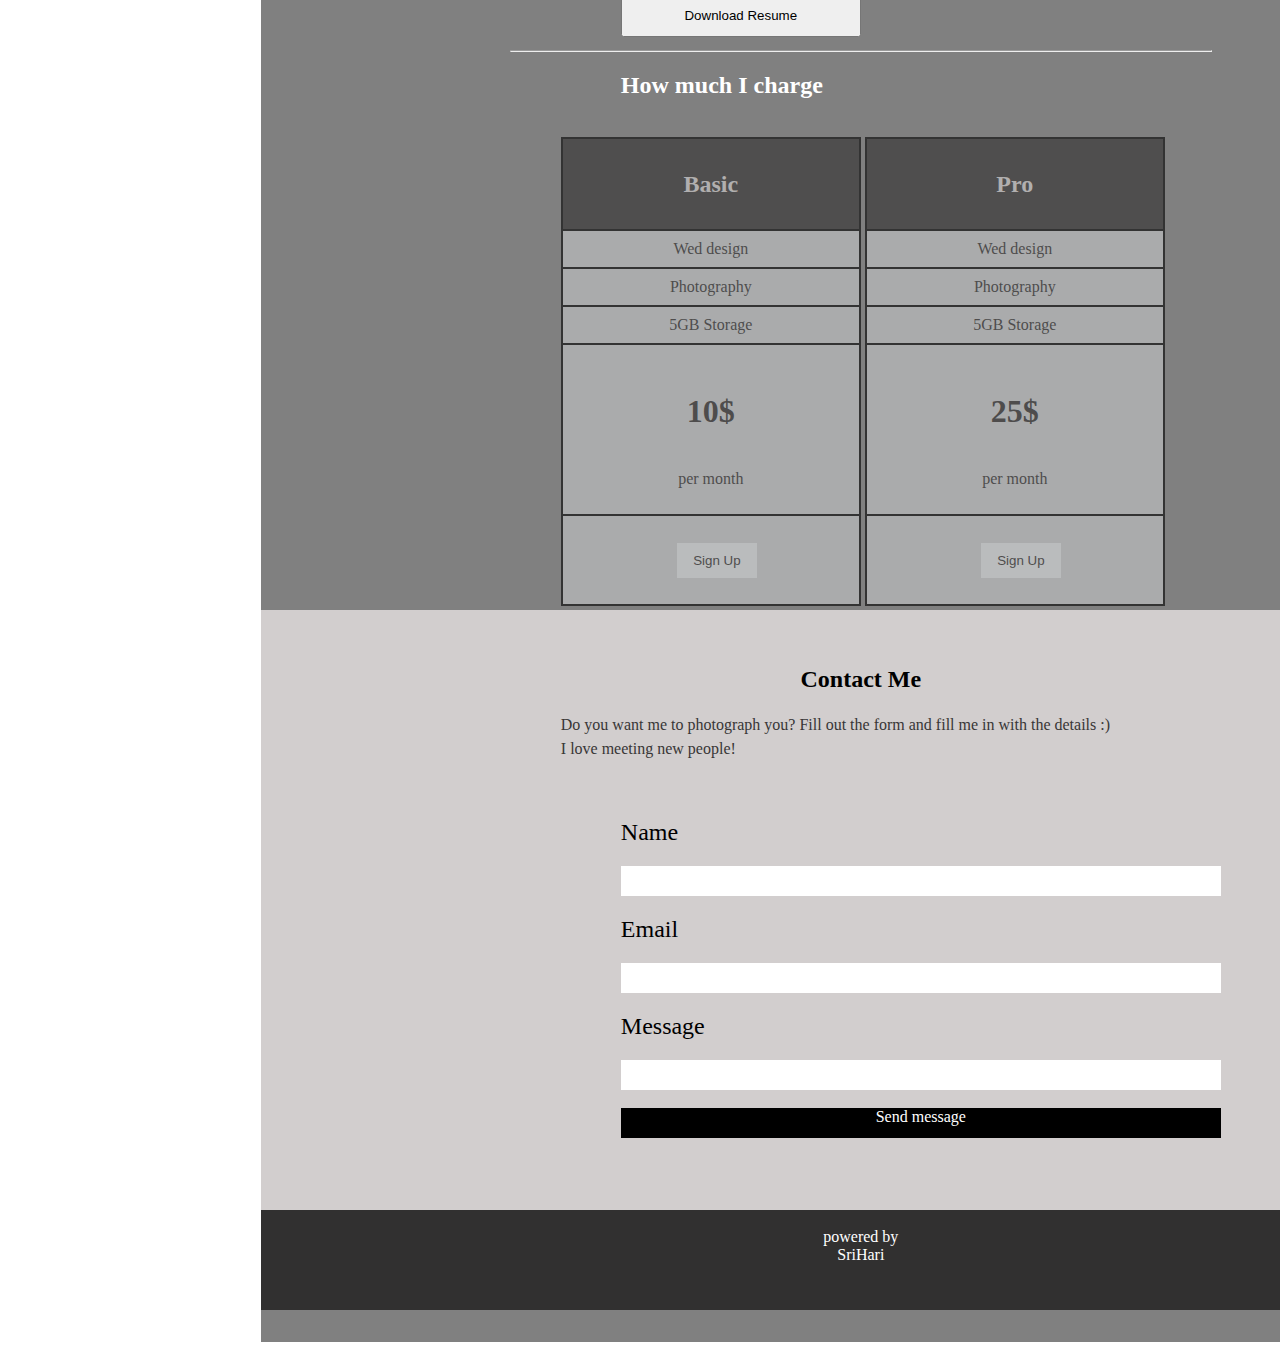
==== commit 63ba0907: "grid" ====
--- a/index.html
+++ b/index.html
@@ -2,559 +2,264 @@
 <html lang="en">
 <head>
     <meta charset="UTF-8">
-    <meta name="viewport" content="width=\, initial-scale=1.0">
+    <meta name="viewport" content="width=device-width, initial-scale=1.0">
     <title>Document</title>
-    <link rel="stylesheet" href="https://fonts.googleapis.com/css2?family=Material+Symbols+Outlined:opsz,wght,FILL,GRAD@24,400,0,0" />
 </head>
-<style>
-    #main{
-        display: flex;
-    }
-    #left-box{
-        background-color: white;
-        width: 300px;
-        height: 900px;
-    }
-    #right-box{
-        background-color: whitesmoke;
-        width: 100%;
-    }
-    #image-container{
-        display: flex;
-    }
-    #img1{
-        /* margin: 10px; */
-        margin-right: 1px;
-        margin-left: 15px;
-    }
-    #img1:hover {
-        opacity: 0.6;
-    }
-    #image-container p{
-        background-color: white;
-        position: relative;
-        top: -20px;
-
-    }
-    #image-container2{
-        display: flex;
-    }
-    #image-container2 p{
-        background-color: white;
-        position: relative;
-        top: -20px;
-
-    }
-    #top{
-        padding-bottom: 10px;
-    }
-    #top button{
-        padding: 15px; 
-        background-color: white;
-        border: 0px solid white;
+<body>
+    <!DOCTYPE html>
+<html lang="en">
+<head>
+    <meta charset="UTF-8">
+    <meta name="viewport" content="width=device-width, initial-scale=1.0">
+    <title>Document</title>
+    <style>
+        #h{
+          display: flex;
+          flex-direction: column;
+          width:20%;
+          justify-content: center;
+          height: 700px;
+          align-items: center;
+          position: fixed;
+        }
+        #name{
+            margin-top: -30px;
+        }
         
-    }
-    #top button:hover{
-        background-color: grey;
-    }
-    #top h1{
-        position: relative;
-        top: -30px;
-        margin: 20px;
-        margin-top: 40px;
-    }
-    #one{
-        width: 100%;
-        height: 5px;
-        background-color: rgba(128, 128, 128, 0.407);
-        border: opx solid white;
-        margin: 20px;
-        margin-right: 50px;
-    }
-    #mid{
-        justify-content: center;
-        padding: 70px;
-        margin-left: 500px;
-    } 
-    #mid button{
-        padding: 7px;
-    }
-    #mid button:hover{
-        background-color: black;
-        color: white;
-    }
-    #img-container3{
-        margin-left: 10px;
-        margin-right: 30px;
-    }
-    #about{
-        margin: 20px;
-        padding-top: 8px;
-    }
-    #animation{
-        margin: 20px;
-        padding-top: 8px;
-    }
-    input{
-        width: 100%;
-        height: 30px;
-        margin-top: 20px;
-        margin-bottom: 20px;
-    }
-    #animation button{
-        padding: 10px;
-        margin: 10px;
-        width: 200px;
-        background-color: rgba(128, 128, 128, 0.667);
-    }
-    #animation button:hover{
-        background-color: rgba(211, 211, 211, 0.405);
-    }
-    #cards{
-        width: 1000px;
-        margin: 20px;
+        #i{
+            display: grid;
+            grid-template-columns:400px 400px 400px;
+            margin-left:20%;
+            grid-template-rows: 550px 550px 550px;
+        }
+        img{
+            opacity:0.8;
+        }
+        img:hover{
+            opacity:1;
+        }
+        p{
+            margin-left: 350%;
+        }
+        #u{
+            background-color:white;
+            padding:0.5%;
+            text-decoration: none;
+            color: black;
+        }
+        #u:hover{
+
+            background-color: black;
+            color: white;
+        }
+        .e{
+            background-color: black;
+
+        }
+        #div2{
+            margin-left: 25%;
+        }
+        #div3{
+            background-color: grey;
+            width: 1200px;
+            height: 2800px;
+            margin-left: 20%;
+        }
+        span{
+            display: block;
+            width:500px;
+            height: 500px;
+            justify-content: center;
+            text-align: justify;
+            line-height:1.5;
+            color: white;
+        }
+        #z{
+            margin-left: 30%;
+            color:white;
+        }
+        #div4{
+
+            width:600px;
+            height: 25px;
+            background-color: white;
+            margin-left: 30%;
+        }
+        #div5{
+            background-color: rgb(168, 166, 166);
+            width:550px;
+            height:25px;
+        }
+        #div6{
+            background-color: rgb(168, 166, 166);
+            width:500px;
+            height:25px;
+        }
+        #div7{
+            background-color: rgb(168, 166, 166);
+            width:450px;
+            height:25px;
+        }
+        button{
+            padding:1%;
+            margin-left: 30%;
+            width:20%;
+
+        }
+        table,tr{
+            width: 300px;
+            border: none;
+        }
+        table,th,td{
+            border: 2px solid black;
+            border-collapse: collapse;
+        }
+        table{
+            opacity: 0.6;
+        }
+        table:hover{
+            opacity: 1;
+        }
+        #div8{
+            background-color:rgb(210, 206, 206);
+            width: 1200px;
+            height:600px;
+        }
+        input{
+            margin-bottom:20%;
+        }
        
+
+    </style>
+</head>
+<body>
+    <div id="h">
+        <a href="#" style="text-decoration:none;color:grey"><h1>SriHari</h1></a>
+        <a href="#"style="text-decoration:none;color:grey"><h1 id="name">Mahapatro</h1></a>
+        <a href="#" style="text-decoration:none;color:grey"><h3>Portfolio</h3></a>
+        <a href="#" style="text-decoration:none;color:grey"><h3>About Me</h3></a>
+        <a href="#" style="text-decoration:none;color:grey"><h3> Contact</h3></a>
+    </div>
+    <div>
+        <div id="i">
+            <img src="./natureboy.jpg" width="400" height="550" >
+            <img src="./man_bench.jpg" width="400" height="550">
+            <img src="./girl_train.jpg"width="400" height="550">
+            <img src="./girl_mountain.jpg"width="400" height="550">
+            <img src="./girl.jpg"width="400" height="550">
+            <img src="./closegirl.jpg"width="400" height="550">
+            <img src="./boy.jpg"width="400" height="550">
+            <img src="./natureboy.jpg"width="400" height="550">
+            <img src="./closegirl.jpg"width="400" height="550">
+        </div>
+    </div>
+    <div id="div2">
+        <p>&nbsp;&nbsp;&nbsp;&nbsp;<center> << <a href="#" id="u" class="e">1</a><a href="#" id="u">2</a><a href="#" id="u">3</a><a href="#" id="u">4</a> >></center></p>
+    </div>
+    <div id="div3">
+        <br>
+        <br>
+        <br>
+
+       <center><h2 style="color: white;">About me</h2>
+        <div><img id="y" src="./avatar_hat.jpg" width="600" height="400"></div></center>
+        <br>
+        <h2 id="z">My Name</h2>
+        <center><span>Some text about me. I love taking photos of PEOPLE. I am lorem ipsum consectetur adipiscing elit, sed do eiusmod tempor incididunt ut labore et dolore magna aliqua. Ut enim ad minim veniam, quis nostrud exercitation ullamco laboris nisi ut aliquip ex ea commodo consequat. Duis aute irure dolor in reprehenderit in voluptate velit esse cillum dolore eu fugiat nulla pariatur. Excepteur sint occaecat cupidatat non proident, sunt in culpa qui officia deserunt mollit anim id est laborum consectetur adipiscing elit, sed do eiusmod tempor incididunt ut labore et dolore magna aliqua. Ut enim ad minim veniam, quis nostrud exercitation ullamco laboris nisi ut aliquip ex ea commodo consequat<br><br>mail: example@example.com
+
+            <br>tel: 5353 35531</span>
+        </center>
+        <hr style="width: 600px; margin-top:-100px">
+        <br>
+        <h2 style="color:white;margin-left:30%">Technical Skills</h2>
+        <br>
+        <br>
+        <h2 style="color:white;margin-left:30%;font-weight:normal">Photography</h2>
+        <div id="div4">
+            <div id="div5"><center>95%</center></div>
+        </div>
+        <h2 style="color:white;margin-left:30%;font-weight:normal">Web Design</h2>
+        <div id="div4">
+            <div id="div6"><center>85%</center></div>
+        </div>
+        <h2 style="color:white;margin-left:30%;font-weight:normal">PhotoShop</h2>
+        <div id="div4">
+            <div id="div7"><center>80%</center></div>
+        </div>
+        <br>
+        <br>
+        <button>Download Resume</button>
+        <hr style="width: 700px; margin-top:13px">
+        <h2 style="color:white;margin-left:30%">How much I charge</h2>
+        <br>
+        <div style="margin-left:25%;display:inline-block;">
+            <table>
+                <tr>
+                    <th style="padding:4%; background-color:rgb(47, 46, 46);color:rgb(210, 207, 207)"><h2>Basic</h2></th>
+                </tr>
+                <tr>
+                    <td style="padding:3%;background-color:rgb(199, 201, 202);color:rgb(45, 43, 43);"><center>Wed design</center></td>
+                </tr>
+                <tr>
+                    <td style="padding:3%;background-color:rgb(199, 201, 202);color:rgb(45, 43, 43)"><center>Photography</center></td>
+                </tr>
+                <tr>
+                    <td style="padding:3%;background-color:rgb(199, 201, 202);color:rgb(45, 43, 43)"><center> 5GB Storage</center></td>
+                </tr>
+                <tr>
+                    <td style="padding:9%;background-color:rgb(199, 201, 202);color:rgb(45, 43, 43)"><center><h1>10$</h1><br> per month</center></td>
+                </tr>
+                <tr>
+                    <td style="padding:9%;background-color:rgb(199, 201, 202);color:rgb(45, 43, 43)"><center><button style="padding:4%;width:80px;margin-right:25%;background-color:rgb(225, 228, 230);color:rgb(45, 43, 43);border:none">Sign Up</button></center></td>
+                </tr>
+            </table>
+        </div>
+        <div style="display:inline-block;" >
+            <table>
+                <tr>
+                    <th style="padding:4%; background-color:rgb(47, 46, 46);color:rgb(210, 207, 207)"><h2>Pro</h2></th>
+                </tr>
+                <tr>
+                    <td style="padding:3%;background-color:rgb(199, 201, 202);color:rgb(45, 43, 43);"><center>Wed design</center></td>
+                </tr>
+                <tr>
+                    <td style="padding:3%;background-color:rgb(199, 201, 202);color:rgb(45, 43, 43)"><center>Photography</center></td>
+                </tr>
+                <tr>
+                    <td style="padding:3%;background-color:rgb(199, 201, 202);color:rgb(45, 43, 43)"><center> 5GB Storage</center></td>
+                </tr>
+                <tr>
+                    <td style="padding:9%;background-color:rgb(199, 201, 202);color:rgb(45, 43, 43)"><center><h1>25$</h1><br> per month</center></td>
+                </tr>
+                <tr>
+                    <td style="padding:9%;background-color:rgb(199, 201, 202);color:rgb(45, 43, 43)"><center><button style="padding:4%;width:80px;margin-right:25%;background-color:rgb(225, 228, 230);color:rgb(45, 43, 43);border:none">Sign Up</button></center></td>
+                </tr>
+            </table>
+        </div>
+        <div id="div8">
+            <br>
+            <br>
+            <center><h2>Contact Me</h2></center>
+            <center><span id="o"style="color:rgb(56, 54, 54);width:600px;height:50px">Do you want me to photograph you? Fill out the form and fill me in with the details :)<br> I love meeting new people!</span>
+            </center>
+            <br>
+            <br>
+            <h2 style="margin-left:30%;font-weight:normal"> Name</h2>
+            <div style="margin-left:30%;width:600px;height:30px;background-color:white"></div>
+            <h2 style="margin-left:30%;font-weight:normal"> Email</h2>
+            <div style="margin-left:30%;width:600px;height:30px;background-color:white"></div>
+            <h2 style="margin-left:30%;font-weight:normal"> Message</h2>
+            <div style="margin-left:30%;width:600px;height:30px;background-color:white"></div>
+            <br>
+            <div style="margin-left:30%;width:600px;height:30px;background-color:black;color:white;"><center>Send message</center></div>
         
-        display: flex;
-        align-content: space-around;
-        justify-content: space-around;
-        opacity: 0.6;   
-    }
-    #cards:hover{
-        opacity: 1;
-    }
-    #first button{
-        padding: 10px;
-        margin-left: 100px;
-        padding-left:20px ;
-        padding-right: 20px;
-        background-color: rgb(30, 203, 203);
-    }
-    #second button{
-        padding: 10px;
-        margin-left: 100px;
-        padding-left:20px ;
-        padding-right: 20px;
-        background-color: rgb(30, 203, 203);
-    }
-    #third button{
-        padding: 10px;
-        margin-left: 100px;
-        padding-left:20px ;
-        padding-right: 20px;
-        background-color: rgb(30, 203, 203);
-    }
-    #cards div{
-        border: 1px solid black;
-        width: 300px;
-        height: 450px;
-    }
-    #cards h2{
-       /* position: relative; */
-       top: -20px;
-        /* padding-bottom: 60px; */
-        padding: 30px;
+        </div>
         
-        color: white; 
-        margin-top: 0px;  
-    }
-    #cards p{
-        text-align: center;
-
-    }
-    #second h2{
-        background-color: aqua;
-        text-align: center;
-    }
-    #third h2{
-        background-color: black;
-        text-align: center;
-    }
-    a{
-        text-decoration: none;
-    }
-    #first h2{
-        background-color: black;
-        text-align: center
-    }
-    #first p{
-        background-color:e ;
-        text-align: center;
-    }
-    
-    #photo{
-        width: 95%;
-        background-color: lightgray;
-        height: 30px;
-        justify-content: center;
-        margin-bottom: 10px;
-        margin-top: 15px;
-    }
-    #inner{
-        width: 85%;
-        height: 30px;
-        background-color: grey;
-        text-align: center;
-
-    }
-    #photo1{
-        width: 85%;
-        background-color: lightgray;
-        height: 30px;
-        justify-content: center;
-        margin-top: 15px;
-        margin-bottom: 10px;
-    }
-    #inner1{
-        width: 75%;
-        height: 30px;
-        background-color: grey;
-        text-align: center;
-        
-
-    }
-    #photo2{
-        width: 80%;
-        background-color: lightgray;
-        height: 30px;
-        justify-content: center;
-        margin-top: 15px;
-    }
-    #inner2{
-        width: 70%;
-        height: 30px;
-        background-color: grey;
-        text-align: center;
-
-    }
-    #contact{
-        background-color: darkgrey;
-        display: flex;
-        
-    }
-    #form{
-        background-color: darkgrey;
-        
-    }
-    #contact h2{
-        margin: 20px;
-        padding-top: 20px;
-        
-    }
-    #area{
-        display: flex;
-    }
-    #innera{
-        padding: 10px;
-        background-color: grey;
-        margin: 20px;
-        padding-left: 50px;
-    }
-    #innerb{
-        padding: 50px;
-        background-color: grey;
-        margin: 20px;
-    }
-    #innerc{
-        padding: 50px;
-        background-color: grey;
-        margin: 20px;
-    }
-    #form b{
-        margin: 20px;
-    }
-    #form input{
-        margin-left: 20px;
-    
-    }
-    #form button{
-        padding-left: 40px;
-        padding-right: 40px;
-        padding-top: 10px;
-        padding-bottom: 10px;
-        margin-left: 30px;
-        margin-bottom: 30px;
-        background-color: black;
-        color: white;
-
-        
-    }
-    #form button:hover{
-        background-color:lightgray;
-        border: 1px solid lightgray;
-    }
-    #bottom{
-        background-color: darkgray;
-    }
-    #last-section{
-        background-color: #616161!important;
-        display: flex; 
-        padding-bottom: 30px;
-       
-    }
-    #fotter{
-     flex-wrap: wrap;
-     width: 350px;
-     margin-left: 80px;
-     margin-top: -20px;
-    }
-    #fotter h2{
-        padding-top: 40px;
-        padding-bottom: 10px;
-        color: white;  
-    }
-    #fotter p{
-        color: white;
-    }
-    #fotter a{
-        color: white;
-    }
-    #blog{
-        width: 350px;
-        margin-left: 40px;
-        color: white;
-    }
-    #blog p{
-        display: inline-block;
-        color: white;
-        margin-left: 10px;
-        top: opx;
-    }
-    #popular{
-        margin-left: 20px;
-    }
-   #popular h2{
-    color: white;
-    font-size: 30px;
-   }
-   #popular button{
-    background-color: darkgray;
-    margin-top: 20px;
-   }
-   #over{
-    color: white;
-    background-color: black;
-    padding: 20px;
-    text-align: center;
-   }
-   #over a{
-    color: white;
-   }
-
-    
-        
-    
-    
-    
-</style>
-<body>
-    <div id="main">
-    <div id="left-box">
-        <img src="https://www.w3schools.com/w3images/avatar_g2.jpg" width="150px">
-        <h2> PORTFOLIO</h2>
-        <h3 style="color: grey;">Template by w3.css</h3>
-        <h3 style="color: rgb(3, 62, 3); "><span class="material-symbols-outlined">
-            grid_view
-        </span>Portfolio</h3>
-        <h3><span class="material-symbols-outlined">
-            person
-            </span>ABOUT</h3>
-        <h3><span class="material-symbols-outlined">
-            mail
-            </span>CONTACT</h3>
-    </div>
-    <div id="right-box">
-        <div id="top">
-            <h1>My Portfolio</h1>
-            <span>Filter:</span>
-            <button style="color: white; background-color: black;">All</button>
-            <button> design</button>
-            <button>photos</button>
-            <button>Art</button>
-        </div><hr id="one">
-        <div id="image-container">
-            <div id="img1">
-            <img src="https://www.w3schools.com/w3images/mountains.jpg" width="400px"><br>
-            
-            <p ><b>Lorem Ipsum</b><br><br>
-            <b> Praesent tincidunt sed tellus ut rutrum. Sed vitae<br> 
-                justo condimentum, porta lectus vitae, ultricies<br>
-                 congue gravida diam non fringilla.</b></p>
-                 </div>
-                 <div id="img1">
-                    <img src="https://www.w3schools.com/w3images/lights.jpg" width="400px"><br>
-                    
-                    <p><b>Lorem Ipsum</b><br><br>
-                    <b> Praesent tincidunt sed tellus ut rutrum. Sed vitae<br> 
-                        justo condimentum, porta lectus vitae, ultricies<br>
-                         congue gravida diam non fringilla.</b></p>
-                         </div>
-                         <div id="img1">
-                            <img src="https://www.w3schools.com/w3images/nature.jpg" width="400px"><br>
-                            
-                            <p><b>Lorem Ipsum</b><br><br>
-                            <b> Praesent tincidunt sed tellus ut rutrum. Sed vitae<br> 
-                                justo condimentum, porta lectus vitae, ultricies<br>
-                                 congue gravida diam non fringilla.</b></p>
-                                 </div>
-        </div>
-        <div id="image-container2">
-            <div id="img1">
-                <img src="https://www.w3schools.com/w3images/p1.jpg" width="400px"><br>
-                <p><b>Lorem Ipsum</b><br><br>
-                <b> Praesent tincidunt sed tellus ut rutrum. Sed vitae<br> 
-                    justo condimentum, porta lectus vitae, ultricies<br>
-                     congue gravida diam non fringilla.</b></p>
-                     </div>
-                     <div id="img1">
-                        <img src="https://www.w3schools.com/w3images/p2.jpg" width="400px"><br>
-                        <p><b>Lorem Ipsum</b><br><br>
-                        <b> Praesent tincidunt sed tellus ut rutrum. Sed vitae<br> 
-                            justo condimentum, porta lectus vitae, ultricies<br>
-                             congue gravida diam non fringilla.</b></p>
-                             </div>
-                             <div id="img1">
-                                <img src="https://www.w3schools.com/w3images/p3.jpg" width="400px"><br>
-                                <p><b>Lorem Ipsum</b><br><br>
-                                <b> Praesent tincidunt sed tellus ut rutrum. Sed vitae<br> 
-                                    justo condimentum, porta lectus vitae, ultricies<br>
-                                     congue gravida diam non fringilla.</b></p>
-                                     </div> 
-                             
-                     
-        </div>
-        <div id="mid">
-            <button><a href="" ><<</a></button>
-                <button>1</button>
-                <button>2</button>
-                <button>3</button>
-                <button>4</button>
-                <button>>></button>
-        </div>
-        <div id="img-container3">
-            <img src="https://www.w3schools.com/w3images/avatar_g.jpg" width="600px">
-            <img src="https://www.w3schools.com/w3images/me2.jpg" width="600px">
-        </div>
-        <div id="about">
-            <h2>About Me</h2>
-            <p>Just me, myself and I, exploring the universe of unknownment. I have a heart of love and an interest of lorem ipsum and mauris neque quam blog. I want to share my world with you. Praesent tincidunt sed tellus ut rutrum. Sed vitae justo condimentum, porta lectus vitae, ultricies congue gravida diam non fringilla. Praesent tincidunt sed tellus ut rutrum. Sed vitae justo condimentum, porta lectus vitae, ultricies congue gravida diam non fringilla.</p>
-        </div>
-        <div id="animation">
-            <h3>Technical Skill</h3>
-            <b id="pad">Photography</b>
-          <div id="photo">
-            
-            <div id="inner">
-               95%
-            </div>
-          </div>
-          <b id="pad">Web Design</b>
-          <div id="photo1">
-              
-            <div id="inner1">
-               85%
-            </div>
-          </div>
-          <b id="pad">PhotoShop</b>
-          <div id="photo2">
-              
-            <div id="inner2">
-               80%
-            </div>
-          </div>
-
-        </div>
-        <h3>How Much I Charge</h3>
-        <div id="cards">
-            <div id="first">
-                <h2> Basic</h2>
-                <p>Web design</p><hr>
-                <p>Photography</p><hr>
-                <p>1 Gb storage</p><hr>
-                <p>Mail Support</p><hr>
-                <p>$ 10</p><br>
-                <button>sign up</button>
-            </div>
-            
-                <div id="second">
-                    <h2> Basic</h2>
-                    <p>Web design</p><hr>
-                    <p>Photography</p><hr>
-                    <p>1 Gb storage</p><hr>
-                    <p>Mail Support</p><hr>
-                    <p>$ 10</p><br>
-                    <button>sign up</button>
-                </div>
-                
-                    <div id="third">
-                        <h2> Basic</h2>
-                        <p>Web design</p><hr>
-                        <p>Photography</p><hr>
-                        <p>1 Gb storage</p><hr>
-                        <p>Mail Support</p><hr>
-                        <p>$ 10</p><br>
-                        <button>sign up</button>
-                    </div>
-        </div>
-        <div id="bottom">
-        <div id="contact">
-             <div><h2>Contact Me</h2></div><br>
-             <div id="area"><div id="innera">email@email.com</div>
-              <div id="innerb">Chicago.us</div>
-              <div id="innerc">51232122</div></div></div><hr>
-              <div id="form">
-              <form action="">
-                <b>Name</b>
-                <input type="text" width="100%">
-                <b>Email</b>
-                <input type="text" width="100%">
-               <b>message</b>
-                <input type="text" width="100%">
-                <button>Send Message</button>
-              </form>
-        </div>
-        </div>
-        <div id="last-section">
-            <div id="fotter">
-                <h2>FOOTER</h2>
-                <p>Praesent tincidunt sed tellus ut rutrum. Sed vitae justo condimentum, porta lectus vitae, ultricies congue gravida diam non fringilla.</p>
-               <p> powered by <a href="">w3.css</a></p>
-            </div>
-            <div id="blog">
-                <h2>BLOG POST</h2>
-                <img src="https://www.w3schools.com/w3images/workshop.jpg" width="50px">
-               <p> Loreum <br>
-                Sed mattis nunc</p><hr>
-                <img src="https://www.w3schools.com/w3images/gondol.jpg" width="50px">
-                <p>Ipsum <br>
-                 Praes tinci sed</p>
-            </div>
-            <div id="popular">
-               <h2>Popular Tags</h2>
-               <button style="color: white; background-color: black;">Travel</button>
-               <button>New york</button>
-               <button>London</button>
-               <button>Ikey</button>
-               <button>Norway</button>
-               <button>Diy</button><br>
-               <button>Ideas</button>
-               <button>Baby</button>
-               <button>Family</button>
-               <button>News</button>
-               <button>Clothing</button>
-               <button>Shopping</button><br>
-               <button>Sports</button>
-               <button>Games</button>
-            </div>
-        </div>
-        <div id="over">
-            <p>powered by <a href="">W3.css</a></p>
-
-        </div>
-
-
-    </div>
-
-    </div>
+        <div style="width:1200px;height:100px;background-color:rgb(49, 48, 48);color:white"><br><center>powered by<br>SriHari</center>
+
+        </div>
+    </div>
+</body>
+</html>
 </body>
 </html>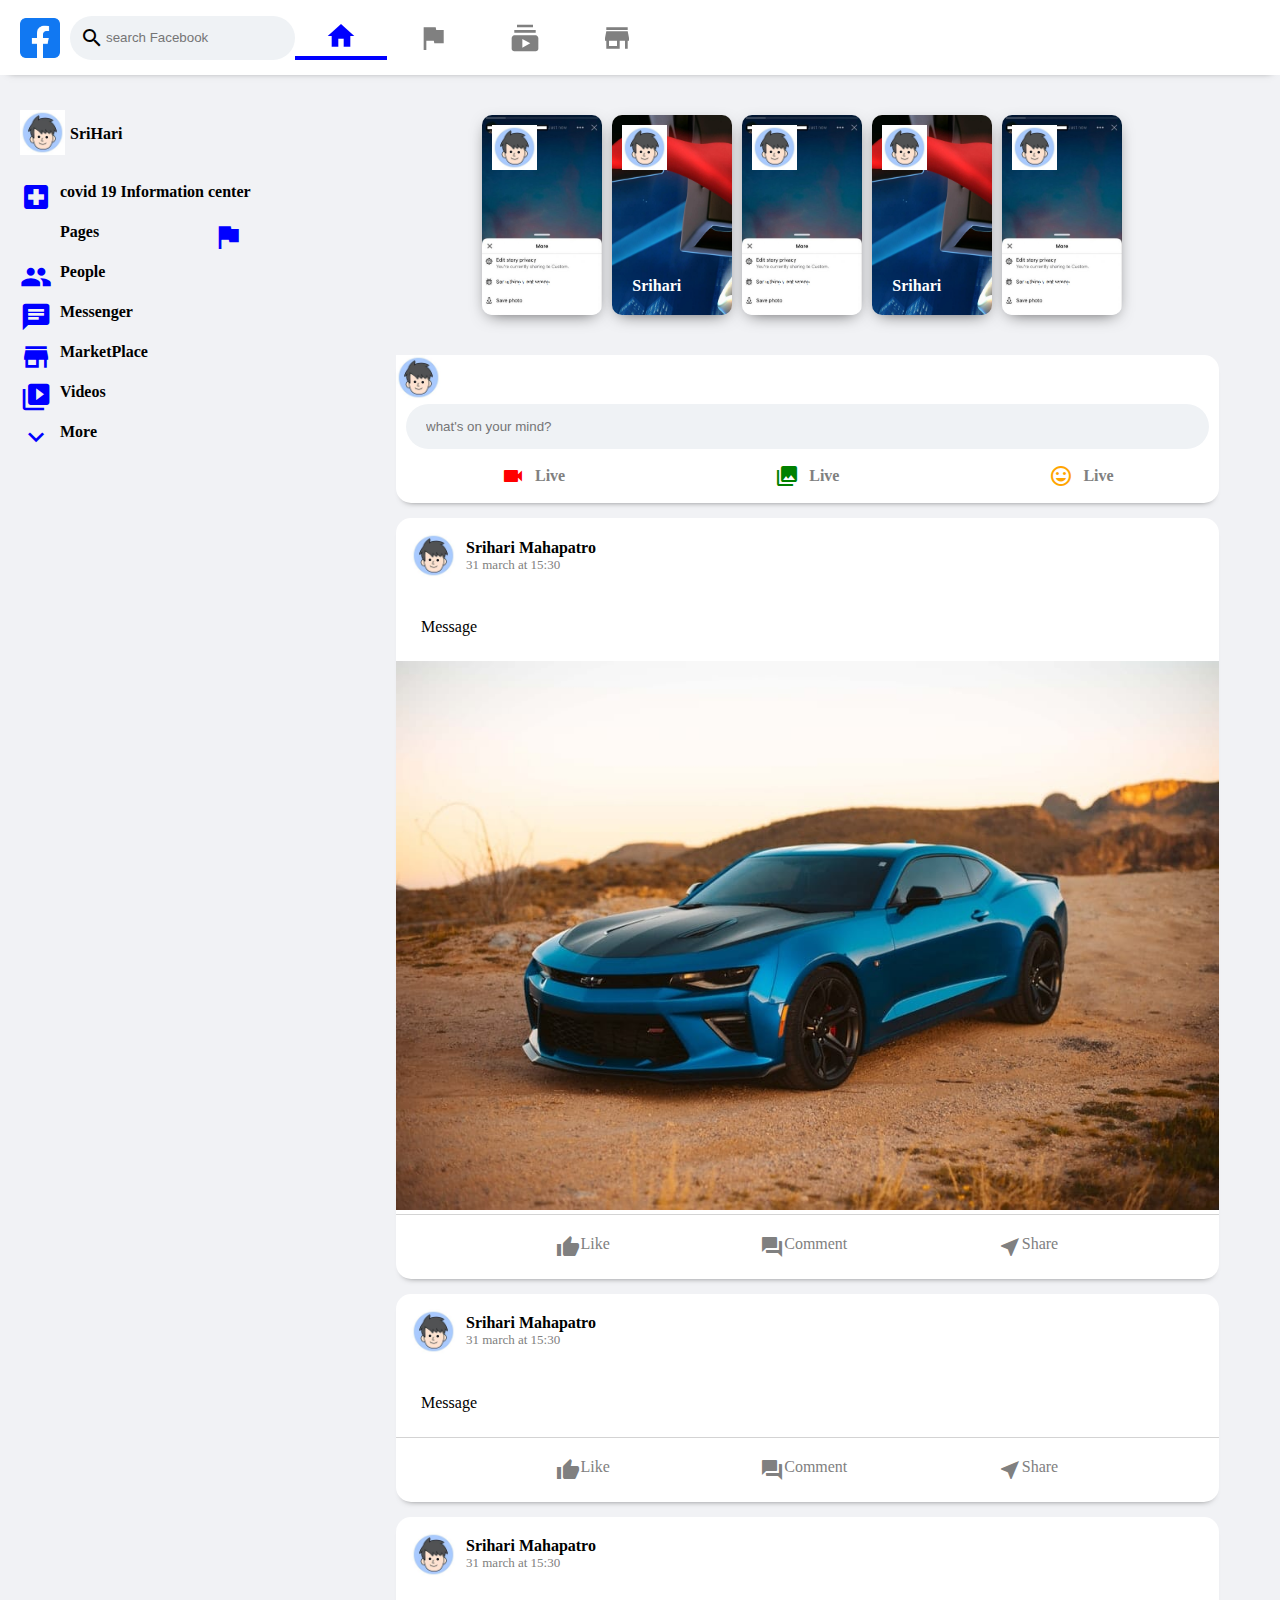
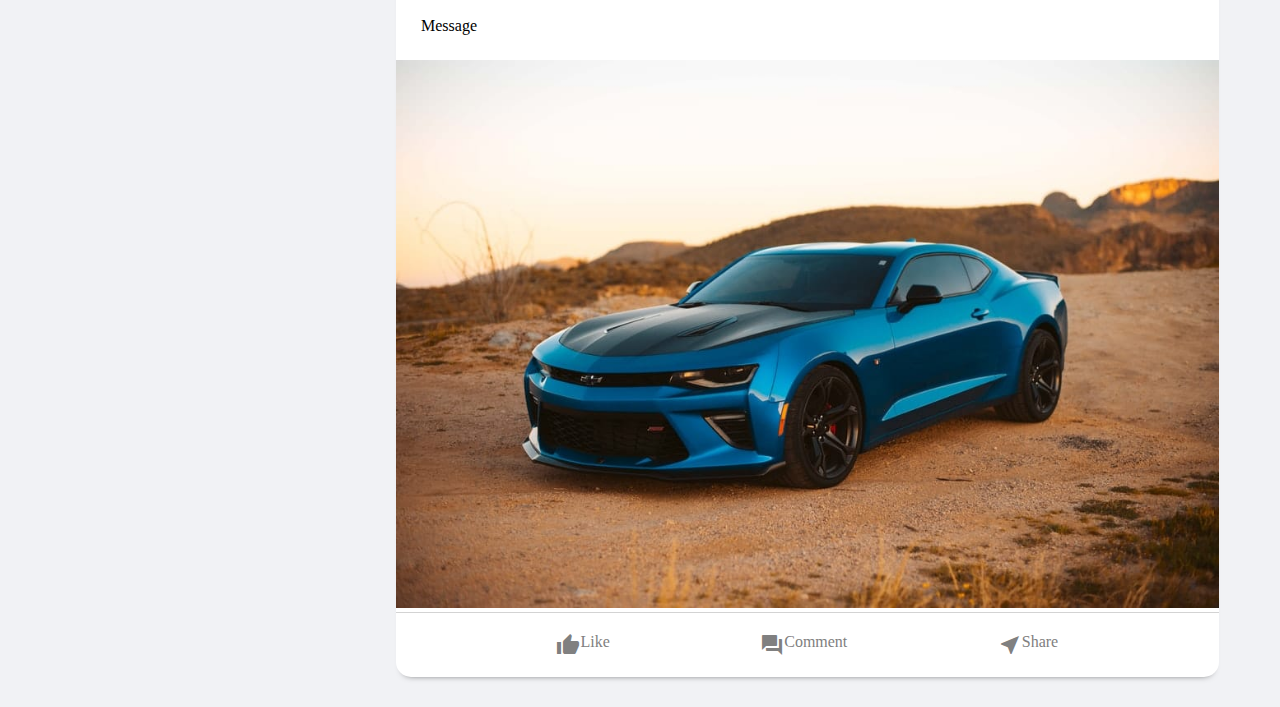
==== commit 626284c6: "Facebook" ====
--- a/index.html
+++ b/index.html
@@ -3,263 +3,288 @@
 <head>
     <meta charset="UTF-8">
     <meta name="viewport" content="width=device-width, initial-scale=1.0">
-    <title>Document</title>
+    <title>Facebook Clone</title>
+    <link href="https://fonts.googleapis.com/icon?family=Material+Icons"
+      rel="stylesheet">
+      <link rel="stylesheet" href="./style.css">
 </head>
 <body>
-    <!DOCTYPE html>
-<html lang="en">
-<head>
-    <meta charset="UTF-8">
-    <meta name="viewport" content="width=device-width, initial-scale=1.0">
-    <title>Document</title>
-    <style>
-        #h{
-          display: flex;
-          flex-direction: column;
-          width:20%;
-          justify-content: center;
-          height: 700px;
-          align-items: center;
-          position: fixed;
-        }
-        #name{
-            margin-top: -30px;
-        }
+    <!-- header starts -->
+    <div class="header">
+        <div class="header-left">
+          <img src="./facebook-logo.png" alt="">
+          <div class="header-input">
+            <span class="material-icons">
+                search
+                </span>
+                <input type="text" placeholder="search Facebook">
+          </div>
+        </div>
+
+        <div class="header-middle">
+           <div class="header-option active">
+            <span class="material-icons" >
+                home
+                </span>
+           </div>
+           <div class="header-option">
+            <span class="material-icons">
+                flag
+                </span>
+           </div>
+           <div class="header-option">
+            <span class="material-icons">
+                subscriptions
+                </span>
+           </div>
+           <div class="header-option">
+            <span class="material-icons">storefront</span>
+           </div>
+           <div class="header-option">
+            <span class="material-icons">
+                supervised_user_circle
+                </span>
+           </div>
+        </div>
+
+        <div class="header-right">
+              <div class="header-info">
+                <img class="user-avatar"
+                src="./img1-logo.jpg" width="150px">
+                <h4>SriHari</h4>
+              </div>
+              <span class="material-icons"> add</span>
+              <span class="material-icons"> forum</span>
+              <span class="material-icons"> notifications_active</span>
+              <span class="material-icons"> expand_more</span>
+        </div>
+    </div>
+    <!-- header ends -->
+
+    <!-- Main body starts -->
+    <div class="main-body">
+        <!-- sidebar starts -->
+        <div class="sidebar">
+            <div class="sidebar-row">
+                <img class="user-avatar"
+                src="./img1-logo.jpg" width="150px">
+                <h4 style="margin-left: 50px;">SriHari</h4></div><br>
+                <div class="sidebar-row">
+                    <span class="material-icons"> local_hospital</span>
+                    <h4 >covid 19 Information center</h4>
+                </div> 
+                <div class="sidebar-row">
+                    <span class="material-icons"> emoji_flags</span>
+                    <h4>Pages</h4>
+                </div>
+                <div class="sidebar-row">
+                    <span class="material-icons"> people</span>
+                    <h4>People</h4>
+                </div>
+                <div class="sidebar-row">
+                    <span class="material-icons"> chat</span>
+                    <h4>Messenger</h4>
+                </div>
+                <div class="sidebar-row">
+                    <span class="material-icons">storefront </span>
+                    <h4>MarketPlace</h4>
+                </div>
+                <div class="sidebar-row">
+                    <span class="material-icons">video_library </span>
+                    <h4>Videos</h4>
+                </div>
+                <div class="sidebar-row">
+                    <span class="material-icons">expand_more </span>
+                    <h4>More</h4>
+                </div>
+            </div>
         
-        #i{
-            display: grid;
-            grid-template-columns:400px 400px 400px;
-            margin-left:20%;
-            grid-template-rows: 550px 550px 550px;
-        }
-        img{
-            opacity:0.8;
-        }
-        img:hover{
-            opacity:1;
-        }
-        p{
-            margin-left: 350%;
-        }
-        #u{
-            background-color:white;
-            padding:0.5%;
-            text-decoration: none;
-            color: black;
-        }
-        #u:hover{
-
-            background-color: black;
-            color: white;
-        }
-        .e{
-            background-color: black;
-
-        }
-        #div2{
-            margin-left: 25%;
-        }
-        #div3{
-            background-color: grey;
-            width: 1200px;
-            height: 2800px;
-            margin-left: 20%;
-        }
-        span{
-            display: block;
-            width:500px;
-            height: 500px;
-            justify-content: center;
-            text-align: justify;
-            line-height:1.5;
-            color: white;
-        }
-        #z{
-            margin-left: 30%;
-            color:white;
-        }
-        #div4{
-
-            width:600px;
-            height: 25px;
-            background-color: white;
-            margin-left: 30%;
-        }
-        #div5{
-            background-color: rgb(168, 166, 166);
-            width:550px;
-            height:25px;
-        }
-        #div6{
-            background-color: rgb(168, 166, 166);
-            width:500px;
-            height:25px;
-        }
-        #div7{
-            background-color: rgb(168, 166, 166);
-            width:450px;
-            height:25px;
-        }
-        button{
-            padding:1%;
-            margin-left: 30%;
-            width:20%;
-
-        }
-        table,tr{
-            width: 300px;
-            border: none;
-        }
-        table,th,td{
-            border: 2px solid black;
-            border-collapse: collapse;
-        }
-        table{
-            opacity: 0.6;
-        }
-        table:hover{
-            opacity: 1;
-        }
-        #div8{
-            background-color:rgb(210, 206, 206);
-            width: 1200px;
-            height:600px;
-        }
-        input{
-            margin-bottom:20%;
-        }
-       
-
-    </style>
-</head>
-<body>
-    <div id="h">
-        <a href="#" style="text-decoration:none;color:grey"><h1>SriHari</h1></a>
-        <a href="#"style="text-decoration:none;color:grey"><h1 id="name">Mahapatro</h1></a>
-        <a href="#" style="text-decoration:none;color:grey"><h3>Portfolio</h3></a>
-        <a href="#" style="text-decoration:none;color:grey"><h3>About Me</h3></a>
-        <a href="#" style="text-decoration:none;color:grey"><h3> Contact</h3></a>
+        <!-- sidebar ends -->
+        <!-- feed starts -->
+        <div class="feed">
+            <div  class="storyreel">
+                <!-- story starts -->
+                <div style="background-image: url(./story.jpeg);"
+                class="story">
+                    <img class="user-avatar story-avatar"
+                    src="./img1-logo.jpg" alt="">
+                    <h4>Srihari</h4>
+                </div>
+                <!-- story ends -->
+                 <!-- story starts -->
+                 <div style="background-image: url(./superman.jpeg);" 
+                 class="story">
+                    <img class="user-avatar story-avatar"
+                    src="./img1-logo.jpg" alt="">
+                    <h4>Srihari</h4>
+                </div>
+                <!-- story ends -->
+                 <!-- story starts -->
+                 <div style="background-image: url(./story.jpeg);"
+                  class="story">
+                    <img class="user-avatar story-avatar"
+                    src="./img1-logo.jpg" alt="">
+                    <h4>Srihari</h4>
+                </div>
+                <!-- story ends -->
+                 <!-- story starts -->
+                 <div style="background-image: url(./superman.jpeg);" 
+                 class="story">
+                    <img class="user-avatar story-avatar"
+                    src="./img1-logo.jpg" alt="">
+                    <h4>Srihari</h4>
+                </div>
+                <!-- story ends -->
+                 <!-- story starts -->
+                 <div style="background-image: url(./story.jpeg);"
+                 class="story">
+                    <img class="user-avatar story-avatar" 
+                    src="./img1-logo.jpg" alt="">
+                    <h4>Srihari</h4>
+                </div>
+                <!-- story ends -->
+            </div>
+            <!-- message sender starts -->
+            <div class="message-sender">
+                <div class="message-sender-top">
+                    <img class="user-avatar " 
+                    src="./img1-logo.jpg" alt="">
+                    <form >
+                        <input type="text" class="message-sender-input" placeholder="what's on your mind?">
+                    </form>
+                </div>
+                <div class="message-sender-bottom">
+                    <div class="message-sender-option">
+                        <span style="color: red;" class="material-icons"> videocam </span>
+                        <h3>Live</h3></div>
+
+                        <div class="message-sender-option">
+                            <span style="color: green;" class="material-icons"> photo_library </span>
+                            <h3>Live</h3></div>
+
+                            <div class="message-sender-option">
+                                <span style="color: orange;" class="material-icons"> insert_emoticon </span>
+                                <h3>Live</h3>
+                    </div>
+                </div>
+            </div>
+            <!-- message sender ends -->
+
+
+            <!-- posts starts -->
+            
+            <div class="post">
+                <div class="post-top">
+                    <img class="user-avatar  post-avatar" 
+                    src="./img1-logo.jpg" alt="">
+                    <div class="posttop-info">
+                        <h3>Srihari Mahapatro</h3>
+                        <p>31 march at 15:30</p>
+                    </div>
+                </div>
+                <div class="post-bottom">
+                    <p>Message</p>
+                </div>
+                <div class="post-image">
+                    <img src="./car.jpeg" alt="">
+                </div>
+                <div class="post-options">
+                    <div class="post-option">
+                        <span class="material-icons">thumb_up </span>
+                        <p>Like</p>
+                    </div>
+
+                    <div class="post-option">
+                        <span class="material-icons">forum </span>
+                        <p>Comment</p>
+                    </div>
+
+                    <div class="post-option">
+                        <span class="material-icons">near_me </span>
+                        <p>Share</p>
+                    </div>
+                </div>
+            </div>
+            <!-- post ends -->
+
+              <!-- posts starts -->
+            
+              <div class="post">
+                <div class="post-top">
+                    <img class="user-avatar  post-avatar" 
+                    src="./img1-logo.jpg" alt="">
+                    <div class="posttop-info">
+                        <h3>Srihari Mahapatro</h3>
+                        <p>31 march at 15:30</p>
+                    </div>
+                </div>
+                <div class="post-bottom">
+                    <p>Message</p>
+                
+                </div>
+                <div class="post-options">
+                    <div class="post-option">
+                        <span class="material-icons">thumb_up </span>
+                        <p>Like</p>
+                    </div>
+
+                    <div class="post-option">
+                        <span class="material-icons">forum </span>
+                        <p>Comment</p>
+                    </div>
+
+                    <div class="post-option">
+                        <span class="material-icons">near_me </span>
+                        <p>Share</p>
+                    </div>
+                </div>
+            </div>
+            <!-- post ends -->
+
+              <!-- posts starts -->
+            
+              <div class="post">
+                <div class="post-top">
+                    <img class="user-avatar  post-avatar" 
+                    src="./img1-logo.jpg" alt="">
+                    <div class="posttop-info">
+                        <h3>Srihari Mahapatro</h3>
+                        <p>31 march at 15:30</p>
+                    </div>
+                </div>
+                <div class="post-bottom">
+                    <p>Message</p>
+                </div>
+                <div class="post-image">
+                    <img src="./car.jpeg" alt="">
+                </div>
+                <div class="post-options">
+                    <div class="post-option">
+                        <span class="material-icons">thumb_up </span>
+                        <p>Like</p>
+                    </div>
+
+                    <div class="post-option">
+                        
+                        <span class="material-icons">forum </span>
+                        <p>Comment</p>
+                    </div>
+
+                    <div class="post-option">
+                        <span class="material-icons">near_me </span>
+                        <p>Share</p>
+                    </div>
+                </div>
+            </div>
+            <!-- post ends -->
+            
+
+           
+        </div>
+        <!-- feed ends -->
     </div>
-    <div>
-        <div id="i">
-            <img src="./natureboy.jpg" width="400" height="550" >
-            <img src="./man_bench.jpg" width="400" height="550">
-            <img src="./girl_train.jpg"width="400" height="550">
-            <img src="./girl_mountain.jpg"width="400" height="550">
-            <img src="./girl.jpg"width="400" height="550">
-            <img src="./closegirl.jpg"width="400" height="550">
-            <img src="./boy.jpg"width="400" height="550">
-            <img src="./natureboy.jpg"width="400" height="550">
-            <img src="./closegirl.jpg"width="400" height="550">
-        </div>
-    </div>
-    <div id="div2">
-        <p>&nbsp;&nbsp;&nbsp;&nbsp;<center> << <a href="#" id="u" class="e">1</a><a href="#" id="u">2</a><a href="#" id="u">3</a><a href="#" id="u">4</a> >></center></p>
-    </div>
-    <div id="div3">
-        <br>
-        <br>
-        <br>
-
-       <center><h2 style="color: white;">About me</h2>
-        <div><img id="y" src="./avatar_hat.jpg" width="600" height="400"></div></center>
-        <br>
-        <h2 id="z">My Name</h2>
-        <center><span>Some text about me. I love taking photos of PEOPLE. I am lorem ipsum consectetur adipiscing elit, sed do eiusmod tempor incididunt ut labore et dolore magna aliqua. Ut enim ad minim veniam, quis nostrud exercitation ullamco laboris nisi ut aliquip ex ea commodo consequat. Duis aute irure dolor in reprehenderit in voluptate velit esse cillum dolore eu fugiat nulla pariatur. Excepteur sint occaecat cupidatat non proident, sunt in culpa qui officia deserunt mollit anim id est laborum consectetur adipiscing elit, sed do eiusmod tempor incididunt ut labore et dolore magna aliqua. Ut enim ad minim veniam, quis nostrud exercitation ullamco laboris nisi ut aliquip ex ea commodo consequat<br><br>mail: example@example.com
-
-            <br>tel: 5353 35531</span>
-        </center>
-        <hr style="width: 600px; margin-top:-100px">
-        <br>
-        <h2 style="color:white;margin-left:30%">Technical Skills</h2>
-        <br>
-        <br>
-        <h2 style="color:white;margin-left:30%;font-weight:normal">Photography</h2>
-        <div id="div4">
-            <div id="div5"><center>95%</center></div>
-        </div>
-        <h2 style="color:white;margin-left:30%;font-weight:normal">Web Design</h2>
-        <div id="div4">
-            <div id="div6"><center>85%</center></div>
-        </div>
-        <h2 style="color:white;margin-left:30%;font-weight:normal">PhotoShop</h2>
-        <div id="div4">
-            <div id="div7"><center>80%</center></div>
-        </div>
-        <br>
-        <br>
-        <button>Download Resume</button>
-        <hr style="width: 700px; margin-top:13px">
-        <h2 style="color:white;margin-left:30%">How much I charge</h2>
-        <br>
-        <div style="margin-left:25%;display:inline-block;">
-            <table>
-                <tr>
-                    <th style="padding:4%; background-color:rgb(47, 46, 46);color:rgb(210, 207, 207)"><h2>Basic</h2></th>
-                </tr>
-                <tr>
-                    <td style="padding:3%;background-color:rgb(199, 201, 202);color:rgb(45, 43, 43);"><center>Wed design</center></td>
-                </tr>
-                <tr>
-                    <td style="padding:3%;background-color:rgb(199, 201, 202);color:rgb(45, 43, 43)"><center>Photography</center></td>
-                </tr>
-                <tr>
-                    <td style="padding:3%;background-color:rgb(199, 201, 202);color:rgb(45, 43, 43)"><center> 5GB Storage</center></td>
-                </tr>
-                <tr>
-                    <td style="padding:9%;background-color:rgb(199, 201, 202);color:rgb(45, 43, 43)"><center><h1>10$</h1><br> per month</center></td>
-                </tr>
-                <tr>
-                    <td style="padding:9%;background-color:rgb(199, 201, 202);color:rgb(45, 43, 43)"><center><button style="padding:4%;width:80px;margin-right:25%;background-color:rgb(225, 228, 230);color:rgb(45, 43, 43);border:none">Sign Up</button></center></td>
-                </tr>
-            </table>
-        </div>
-        <div style="display:inline-block;" >
-            <table>
-                <tr>
-                    <th style="padding:4%; background-color:rgb(47, 46, 46);color:rgb(210, 207, 207)"><h2>Pro</h2></th>
-                </tr>
-                <tr>
-                    <td style="padding:3%;background-color:rgb(199, 201, 202);color:rgb(45, 43, 43);"><center>Wed design</center></td>
-                </tr>
-                <tr>
-                    <td style="padding:3%;background-color:rgb(199, 201, 202);color:rgb(45, 43, 43)"><center>Photography</center></td>
-                </tr>
-                <tr>
-                    <td style="padding:3%;background-color:rgb(199, 201, 202);color:rgb(45, 43, 43)"><center> 5GB Storage</center></td>
-                </tr>
-                <tr>
-                    <td style="padding:9%;background-color:rgb(199, 201, 202);color:rgb(45, 43, 43)"><center><h1>25$</h1><br> per month</center></td>
-                </tr>
-                <tr>
-                    <td style="padding:9%;background-color:rgb(199, 201, 202);color:rgb(45, 43, 43)"><center><button style="padding:4%;width:80px;margin-right:25%;background-color:rgb(225, 228, 230);color:rgb(45, 43, 43);border:none">Sign Up</button></center></td>
-                </tr>
-            </table>
-        </div>
-        <div id="div8">
-            <br>
-            <br>
-            <center><h2>Contact Me</h2></center>
-            <center><span id="o"style="color:rgb(56, 54, 54);width:600px;height:50px">Do you want me to photograph you? Fill out the form and fill me in with the details :)<br> I love meeting new people!</span>
-            </center>
-            <br>
-            <br>
-            <h2 style="margin-left:30%;font-weight:normal"> Name</h2>
-            <div style="margin-left:30%;width:600px;height:30px;background-color:white"></div>
-            <h2 style="margin-left:30%;font-weight:normal"> Email</h2>
-            <div style="margin-left:30%;width:600px;height:30px;background-color:white"></div>
-            <h2 style="margin-left:30%;font-weight:normal"> Message</h2>
-            <div style="margin-left:30%;width:600px;height:30px;background-color:white"></div>
-            <br>
-            <div style="margin-left:30%;width:600px;height:30px;background-color:black;color:white;"><center>Send message</center></div>
-        
-        </div>
-        
-        <div style="width:1200px;height:100px;background-color:rgb(49, 48, 48);color:white"><br><center>powered by<br>SriHari</center>
-
-        </div>
-    </div>
-</body>
-</html>
+    <!-- main body ends -->
+    <div id="fb-root"></div>
+
 </body>
 </html>--- a/style.css
+++ b/style.css
@@ -0,0 +1,258 @@
+*{
+    margin: 0;
+}
+.header-left img{
+    height: 40px;
+}
+
+
+.user-avatar{
+    width: 45px;
+}
+.header{
+    padding: 15px 20px;
+    display: flex;
+    justify-content: space-between;
+    position: sticky;
+    top: 0;
+    background-color: white;
+    z-index: 100;
+    box-shadow: 0 5px 8px -9px rgba(0, 0, 0, 0.75);
+}
+.header-left{
+    display: flex;
+    align-items: center;
+    justify-content: space-evenly;
+}
+.header-input{
+    display: flex;
+    align-items: center;
+    background-color: #eff2f5;
+    padding: 10px;
+    margin-left: 10px;
+    border-radius: 999px;
+}
+.header-input input{
+    border: none;
+    background-color: transparent;
+    outline-width: 0;
+}
+.header-middle{
+    display: flex;
+    flex: 1;
+    justify-content: center;
+}
+.header-option .material-icons{
+    font-size: xx-large;
+    color: gray;
+}
+.header-option:hover .material-icons{
+    color: blue;
+}
+.header-option{
+    display: flex;
+    align-items: center;
+    padding: 0 30px;
+    cursor: pointer;
+}
+.header-option.active .material-icons{
+    color: blue;
+
+}
+.header-option.active{
+    border-bottom: 4px solid blue;
+}
+.header-option:hover{
+    background-color: rgba(240, 248, 255, 0.822);
+    border-radius: 10px;
+    align-items: center;
+    padding: 0 30px;
+    border-bottom: none;
+}
+.header-info{
+    display: flex;
+    align-items: center;
+}
+.header-info h4{
+    margin-left: 10px;
+}
+.header-right{
+    display: flex;
+    align-items: center;
+}
+.header-right .material-icons{
+    color: gray;margin: 0 10px;
+    cursor: pointer;
+}
+/* sidebar */
+
+.sidebar-row{
+    display: flex;
+    flex-direction: column;
+    padding: 10px;
+   
+}
+.sidebar-row:hover{
+    background-color: lightgray;
+    border-radius: 10px;
+}
+.sidebar-row h4{
+    margin-left: 40px;
+    font-weight: 600;
+    margin-top: -30px;
+   
+}
+.sidebar-row .material-icons{
+    font-size: xx-large;
+    color: blue;
+} 
+.story{
+    position: relative;
+    background-repeat: no-repeat;
+    background-size: cover;
+    width: 120px;
+    height: 200px;
+    box-shadow: 0px 5px 17px -7px rgba(0, 0, 0, 0.75);
+    border-radius: 10px;
+    margin-right: 10px;
+    cursor: pointer;
+    transition: transform 100ms ease-in;
+}
+.story:hover{
+    transform: scale(1.07);
+}
+.story-avatar{
+    margin: 10px;
+}
+.story h4{
+    position: absolute;
+    bottom: 20px;
+    left: 20px;
+    color: white;
+}
+.storyreel{
+    display: flex;
+    padding: 10px 0;
+}
+.main-body{
+    display: flex; 
+    margin-right: 200px; 
+}
+body{
+    background-color: #f1f2f5;
+}
+.feed{
+    flex: 1;
+    padding: 30px 100px;
+    display: flex;
+    flex-direction: column;
+    justify-content: center;
+    align-items: center;
+}
+.sidebar{
+    padding: 25px 10px;
+    flex: 0.33;
+}
+/* message sender */
+.message-sender{
+    display: flex;
+    margin-top: 30px;
+    flex-direction: column;
+    background-color: white;
+    border-radius: 15px;
+    box-shadow: 0px 5px 7px -7px rgba(0, 0, 0, 0.75);
+    width: 100%;
+}
+.message-sender-top form{
+    flex: 1;
+    display: flex;
+}
+.message-sender-top form input{
+    flex: 1;
+    outline-width: 0;
+    border: none;
+    padding: 15px 20px;
+    margin: 0 10px;
+    border-radius: 999px;
+    background-color: #eff2f5;
+}
+.message-sender-bottom{
+    display: flex;
+    justify-content: space-evenly;
+
+}
+.message-sender-option{
+    padding: 10px 100px;
+    display: flex;
+    align-items: center;
+    color: gray;
+    margin: 5px;
+}
+.message-sender-option h3{
+    font-size: medium;
+    margin-left: 10px;
+}
+.message-sender-option:hover{
+    cursor: pointer;
+    background-color: #eff2f5;
+    border-radius: 20px;
+}
+/* post  */
+.post{
+    width: 100%;
+    margin-top: 15px;
+    border-radius: 15px;
+    background-color: white;
+    box-shadow: 0px 5px 7px -7px rgba(0, 0, 0, 0.75);
+}
+.post-image img{
+    width: 100%;
+}
+.post-top{
+    display: flex;
+    position: relative;
+    align-items: center;
+   padding: 15px;
+}
+.post-avatar{
+    margin-right: 10px;
+
+}
+.posttop-info h3{
+    font-size: medium;
+}
+.posttop-info p{
+    font-size: small;
+    color: gray;
+
+}
+.post-bottom{
+    margin-top: 10px;
+    margin-bottom: 10px;
+    padding: 15px 25px;
+}
+.post-options{
+    padding-top: 10px;
+    border-top: 1px solid lightgray;
+    display: flex;
+    justify-content: space-evenly;
+    font-size: medium;
+    color: gray;
+    cursor: pointer;
+    padding: 15px;
+}
+.post-option{
+    display: flex;
+    /* align-items: center; */
+    justify-content: space-between;
+    padding: 5px;
+    /* flex: 1; */
+}
+/* .post-option p{
+    margin-left: 10px;
+
+} */
+.post-option:hover{
+    background-color: #eff2f5;
+    border-radius: 10px;
+}